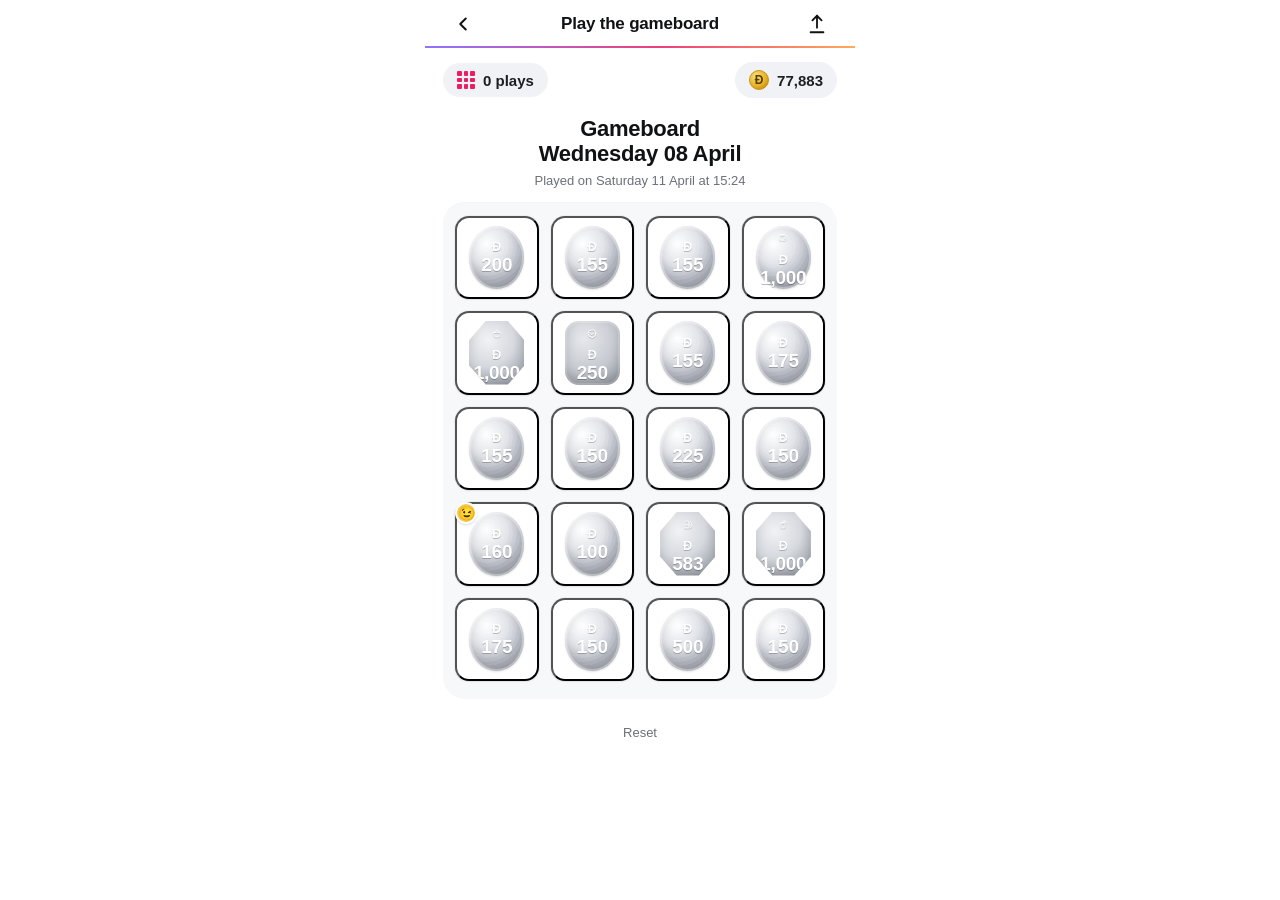
==== index.html @ 91e8f3e1 "Add tile picking surprise app Single-file HTML gameboard that replicates the provided screenshot: he" ====
<!DOCTYPE html>
<html lang="en">
<head>
<meta charset="UTF-8" />
<meta name="viewport" content="width=device-width, initial-scale=1, maximum-scale=1, user-scalable=no, viewport-fit=cover" />
<meta name="apple-mobile-web-app-capable" content="yes" />
<meta name="apple-mobile-web-app-status-bar-style" content="default" />
<meta name="theme-color" content="#ffffff" />
<title>Play the gameboard</title>
<style>
  :root {
    --bg: #ffffff;
    --ink: #111214;
    --muted: #6b7079;
    --line: #e9ebee;
    --pill: #f1f2f5;
    --card: #ffffff;
    --panel: #f7f8fa;
    --gold-1: #f8df6b;
    --gold-2: #e7b324;
    --gold-3: #b07a08;
    --silver-1: #f3f4f6;
    --silver-2: #d6d9de;
    --silver-3: #9ea3ad;
    --silver-4: #7a7f88;
    --accent: #e91e63;
  }

  * { box-sizing: border-box; -webkit-tap-highlight-color: transparent; }
  html, body {
    margin: 0; padding: 0;
    background: var(--bg);
    color: var(--ink);
    font-family: -apple-system, BlinkMacSystemFont, "SF Pro Text", "SF Pro Display", "Helvetica Neue", Arial, sans-serif;
    -webkit-font-smoothing: antialiased;
    overscroll-behavior: none;
  }
  body {
    min-height: 100vh;
    padding-top: env(safe-area-inset-top);
    padding-bottom: env(safe-area-inset-bottom);
  }

  .app {
    max-width: 430px;
    margin: 0 auto;
    padding: 0 18px 24px;
  }

  /* Header */
  .topbar {
    display: flex;
    align-items: center;
    justify-content: space-between;
    height: 48px;
    padding: 0 2px;
    position: relative;
  }
  .icon-btn {
    width: 36px; height: 36px;
    display: grid; place-items: center;
    background: none; border: 0; cursor: pointer;
    color: var(--ink);
  }
  .icon-btn svg { width: 22px; height: 22px; }
  .title {
    font-size: 17px;
    font-weight: 600;
    letter-spacing: -0.2px;
  }
  .topbar::after {
    content: "";
    position: absolute;
    left: -18px; right: -18px; bottom: 0;
    height: 2px;
    background: linear-gradient(90deg, #7b5cff 0%, #e91e63 55%, #ff9a3c 100%);
    opacity: .85;
  }

  /* Stats pills */
  .stats {
    display: flex;
    align-items: center;
    justify-content: space-between;
    margin-top: 14px;
  }
  .pill {
    display: inline-flex;
    align-items: center;
    gap: 8px;
    background: var(--pill);
    border-radius: 999px;
    padding: 8px 14px;
    font-weight: 600;
    font-size: 15px;
    color: #1d1f22;
  }
  .pill .grid-ico {
    width: 18px; height: 18px;
    display: grid; grid-template-columns: repeat(3, 1fr); gap: 2px;
  }
  .pill .grid-ico i {
    display: block;
    background: #e91e63;
    border-radius: 1px;
  }
  .pill .coin-ico {
    width: 20px; height: 20px;
    border-radius: 50%;
    background: radial-gradient(circle at 35% 30%, #f6e27a 0%, #e7b324 55%, #b07a08 100%);
    display: grid; place-items: center;
    color: #5a3b00;
    font-weight: 800;
    font-size: 12px;
    border: 1px solid #c9911c;
  }

  /* Gameboard heading */
  .heading {
    text-align: center;
    margin: 18px 0 6px;
  }
  .heading h1 {
    margin: 0;
    font-size: 22px;
    line-height: 1.15;
    font-weight: 700;
    letter-spacing: -0.3px;
  }
  .heading .played {
    margin-top: 6px;
    font-size: 13px;
    color: var(--muted);
  }

  /* Board panel */
  .board {
    margin-top: 14px;
    background: var(--panel);
    border-radius: 22px;
    padding: 14px 12px 18px;
    box-shadow: 0 1px 0 rgba(0,0,0,0.02) inset;
  }
  .grid {
    display: grid;
    grid-template-columns: repeat(4, 1fr);
    gap: 12px;
  }

  /* Tile card */
  .tile {
    position: relative;
    background: #fff;
    border-radius: 14px;
    aspect-ratio: 1 / 1;
    display: grid;
    place-items: center;
    box-shadow: 0 1px 2px rgba(16,24,40,.06), 0 0 0 1px rgba(16,24,40,.04);
    cursor: pointer;
    transition: transform .15s ease;
    user-select: none;
  }
  .tile:active { transform: scale(.97); }

  /* Coin shapes */
  .coin {
    width: 82%;
    height: 82%;
    display: grid;
    place-items: center;
    position: relative;
    color: #fff;
    font-weight: 800;
    font-size: 18px;
    text-shadow: 0 1px 0 rgba(0,0,0,.25);
  }
  .coin .label {
    display: flex;
    flex-direction: column;
    align-items: center;
    line-height: 1;
    gap: 2px;
  }
  .coin .sym {
    font-size: 13px;
    font-weight: 800;
    opacity: .95;
  }
  .coin .val {
    font-size: 19px;
    font-weight: 800;
    letter-spacing: -0.3px;
  }

  /* Silver circular coin */
  .shape-circle {
    border-radius: 50%;
    background:
      radial-gradient(circle at 32% 28%, #ffffff 0%, #e3e5ea 35%, #b9bdc6 60%, #878c95 100%);
    box-shadow:
      inset 0 0 0 2px rgba(255,255,255,.35),
      inset 0 -6px 12px rgba(0,0,0,.12),
      0 1px 2px rgba(0,0,0,.12);
  }
  /* Subtle "texture" via repeating gradient */
  .shape-circle::before {
    content: "";
    position: absolute; inset: 6%;
    border-radius: 50%;
    background:
      repeating-radial-gradient(circle at 30% 30%, rgba(255,255,255,.05) 0 2px, rgba(0,0,0,.03) 2px 4px);
    mix-blend-mode: overlay;
    opacity: .6;
    pointer-events: none;
  }

  /* Octagon coin */
  .shape-octagon {
    background:
      radial-gradient(circle at 35% 30%, #f1f2f5 0%, #d6d9de 45%, #a4a8b1 80%, #7a7f88 100%);
    clip-path: polygon(
      30% 0%, 70% 0%,
      100% 30%, 100% 70%,
      70% 100%, 30% 100%,
      0% 70%, 0% 30%
    );
    box-shadow: inset 0 -6px 12px rgba(0,0,0,.12);
  }

  /* Rounded square coin (the 250 tile) */
  .shape-square {
    border-radius: 14px;
    background:
      radial-gradient(circle at 35% 28%, #e6e8ec 0%, #c6c9d0 55%, #8f949d 100%);
    box-shadow: inset 0 -6px 12px rgba(0,0,0,.15), inset 0 0 0 2px rgba(255,255,255,.25);
  }

  /* Gold variant */
  .tile.gold .coin.shape-circle {
    background:
      radial-gradient(circle at 32% 28%, #fff7c8 0%, #f4d661 30%, #e0a91e 65%, #9e6a06 100%);
    box-shadow:
      inset 0 0 0 2px rgba(255,255,255,.45),
      inset 0 -6px 12px rgba(80,40,0,.25),
      0 1px 3px rgba(160,100,0,.3);
  }
  .tile.gold {
    box-shadow: 0 0 0 2px #e7b324, 0 2px 8px rgba(231,179,36,.35);
  }

  /* Icon content inside the coin */
  .coin svg.ico {
    width: 36%;
    height: 36%;
    margin-bottom: 1px;
    filter: drop-shadow(0 1px 0 rgba(0,0,0,.2));
  }

  /* Emoji badge */
  .badge-emoji {
    position: absolute;
    top: -2px; left: -2px;
    width: 22px; height: 22px;
    border-radius: 50%;
    background: #f7c948;
    border: 2px solid #fff;
    display: grid; place-items: center;
    font-size: 14px;
    line-height: 1;
    box-shadow: 0 1px 2px rgba(0,0,0,.15);
  }

  /* Surprise overlay */
  .toast {
    position: fixed;
    left: 50%;
    bottom: 32px;
    transform: translateX(-50%) translateY(20px);
    background: #111;
    color: #fff;
    padding: 12px 18px;
    border-radius: 999px;
    font-size: 14px;
    font-weight: 600;
    opacity: 0;
    pointer-events: none;
    transition: opacity .25s ease, transform .25s ease;
    z-index: 20;
    box-shadow: 0 6px 20px rgba(0,0,0,.25);
  }
  .toast.show { opacity: 1; transform: translateX(-50%) translateY(0); }

  /* Reset button (subtle) */
  .reset {
    display: block;
    margin: 18px auto 0;
    background: none;
    border: 0;
    color: var(--muted);
    font-size: 13px;
    padding: 8px 12px;
    cursor: pointer;
  }

  /* Not yet picked tiles stay silver; picked = gold */
  .tile.dim .coin { filter: grayscale(.05) brightness(.98); }

  @media (max-width: 360px) {
    .coin .val { font-size: 17px; }
    .coin .sym { font-size: 12px; }
  }
</style>
</head>
<body>
  <div class="app">
    <!-- Header -->
    <header class="topbar">
      <button class="icon-btn" aria-label="Back">
        <svg viewBox="0 0 24 24" fill="none" stroke="currentColor" stroke-width="2.2" stroke-linecap="round" stroke-linejoin="round"><path d="M15 18l-6-6 6-6"/></svg>
      </button>
      <div class="title">Play the gameboard</div>
      <button class="icon-btn" aria-label="Share">
        <svg viewBox="0 0 24 24" fill="none" stroke="currentColor" stroke-width="2" stroke-linecap="round" stroke-linejoin="round"><path d="M12 3v13"/><path d="M7 8l5-5 5 5"/><path d="M5 21h14"/></svg>
      </button>
    </header>

    <!-- Stats pills -->
    <div class="stats">
      <div class="pill">
        <span class="grid-ico" aria-hidden="true">
          <i></i><i></i><i></i>
          <i></i><i></i><i></i>
          <i></i><i></i><i></i>
        </span>
        <span id="playCount">0 plays</span>
      </div>
      <div class="pill">
        <span class="coin-ico">Đ</span>
        <span id="balance">77,883</span>
      </div>
    </div>

    <!-- Heading -->
    <div class="heading">
      <h1>Gameboard<br/><span id="boardDate">Wednesday 08 April</span></h1>
      <div class="played" id="playedLine">Played on Saturday 11 April at 15:24</div>
    </div>

    <!-- Board -->
    <div class="board">
      <div class="grid" id="grid"></div>
    </div>

    <button class="reset" id="resetBtn">Reset</button>
  </div>

  <div class="toast" id="toast">You won Đ175!</div>

<script>
  // Tile definitions matching the screenshot layout (5 rows x 4 cols)
  const TILES = [
    // Row 1
    { v: 200,  shape: 'circle' },
    { v: 155,  shape: 'circle' },
    { v: 155,  shape: 'circle' },
    { v: 1000, shape: 'circle', icon: 'wallet' },
    // Row 2
    { v: 1000, shape: 'octagon', icon: 'basket' },
    { v: 250,  shape: 'square',  icon: 'chevron' },
    { v: 155,  shape: 'circle' },
    { v: 175,  shape: 'circle' }, // the original "gold" from screenshot
    // Row 3
    { v: 155,  shape: 'circle' },
    { v: 150,  shape: 'circle' },
    { v: 225,  shape: 'circle' },
    { v: 150,  shape: 'circle' },
    // Row 4
    { v: 160,  shape: 'circle', badge: 'wink' },
    { v: 100,  shape: 'circle' },
    { v: 583,  shape: 'octagon', icon: 'fuel' },
    { v: 1000, shape: 'octagon', icon: 'suncream' },
    // Row 5
    { v: 175,  shape: 'circle' },
    { v: 150,  shape: 'circle' },
    { v: 500,  shape: 'circle' },
    { v: 150,  shape: 'circle' },
  ];

  const ICONS = {
    wallet: `<svg class="ico" viewBox="0 0 24 24" fill="none" stroke="currentColor" stroke-width="2" stroke-linecap="round" stroke-linejoin="round"><path d="M3 7h15a2 2 0 0 1 2 2v8a2 2 0 0 1-2 2H5a2 2 0 0 1-2-2V7z"/><path d="M3 7V6a2 2 0 0 1 2-2h11"/><circle cx="16" cy="13" r="1.2"/></svg>`,
    basket: `<svg class="ico" viewBox="0 0 24 24" fill="none" stroke="currentColor" stroke-width="2" stroke-linecap="round" stroke-linejoin="round"><path d="M3 9h18l-2 10a2 2 0 0 1-2 1.6H7a2 2 0 0 1-2-1.6L3 9z"/><path d="M8 9l3-5"/><path d="M16 9l-3-5"/></svg>`,
    chevron: `<svg class="ico" viewBox="0 0 24 24" fill="none" stroke="currentColor" stroke-width="2.4" stroke-linecap="round" stroke-linejoin="round"><circle cx="12" cy="12" r="10"/><path d="M7 10l5 5 5-5"/></svg>`,
    fuel: `<svg class="ico" viewBox="0 0 24 24" fill="none" stroke="currentColor" stroke-width="2" stroke-linecap="round" stroke-linejoin="round"><path d="M4 21V5a2 2 0 0 1 2-2h6a2 2 0 0 1 2 2v16"/><path d="M4 13h10"/><path d="M4 21h10"/><path d="M14 8l3 3v7a2 2 0 0 0 2 2h0a2 2 0 0 0 2-2V9l-3-3"/></svg>`,
    suncream: `<svg class="ico" viewBox="0 0 24 24" fill="none" stroke="currentColor" stroke-width="2" stroke-linecap="round" stroke-linejoin="round"><rect x="7" y="8" width="10" height="13" rx="2"/><path d="M10 8V5h4v3"/><circle cx="17" cy="5" r="1"/><path d="M19 4l.8-.8"/><path d="M19 6h1.2"/><path d="M19 8l.8.8"/><path d="M17 3V1.8"/></svg>`
  };

  const BADGES = {
    wink: '\u{1F609}' // 😉
  };

  const grid = document.getElementById('grid');
  const toast = document.getElementById('toast');
  const playCountEl = document.getElementById('playCount');
  const balanceEl = document.getElementById('balance');
  const playedLineEl = document.getElementById('playedLine');
  const boardDateEl = document.getElementById('boardDate');
  const resetBtn = document.getElementById('resetBtn');

  let picked = false;
  let plays = 0;
  let balance = 77883;

  function fmt(n) { return n.toLocaleString('en-US'); }

  function buildBoard() {
    grid.innerHTML = '';
    TILES.forEach((t, idx) => {
      const tile = document.createElement('button');
      tile.type = 'button';
      tile.className = 'tile';
      tile.dataset.idx = idx;

      const coin = document.createElement('div');
      coin.className = `coin shape-${t.shape}`;

      const inner = t.icon
        ? `${ICONS[t.icon]}<div class="label"><span class="sym">Đ</span><span class="val">${fmt(t.v)}</span></div>`
        : `<div class="label"><span class="sym">Đ</span><span class="val">${fmt(t.v)}</span></div>`;
      coin.innerHTML = inner;

      if (t.badge) {
        const b = document.createElement('div');
        b.className = 'badge-emoji';
        b.textContent = BADGES[t.badge];
        tile.appendChild(b);
      }

      tile.appendChild(coin);
      tile.addEventListener('click', () => pickTile(idx, tile, t));
      grid.appendChild(tile);
    });
  }

  function pickTile(idx, tileEl, data) {
    if (picked) return;
    picked = true;

    // Mark all other tiles as dim
    document.querySelectorAll('.tile').forEach(el => {
      if (el !== tileEl) el.classList.add('dim');
    });

    tileEl.classList.add('gold');

    // Update counters
    plays += 1;
    balance += data.v;
    playCountEl.textContent = `${plays} play${plays === 1 ? '' : 's'}`;
    balanceEl.textContent = fmt(balance);
    updatePlayedLine();

    // Toast
    toast.textContent = `You won Đ${fmt(data.v)}!`;
    toast.classList.add('show');
    setTimeout(() => toast.classList.remove('show'), 2200);

    // Haptic (if supported)
    if (navigator.vibrate) navigator.vibrate(20);
  }

  function updatePlayedLine() {
    const now = new Date();
    const days = ['Sunday','Monday','Tuesday','Wednesday','Thursday','Friday','Saturday'];
    const months = ['January','February','March','April','May','June','July','August','September','October','November','December'];
    const dayName = days[now.getDay()];
    const hh = String(now.getHours()).padStart(2,'0');
    const mm = String(now.getMinutes()).padStart(2,'0');
    playedLineEl.textContent = `Played on ${dayName} ${now.getDate()} ${months[now.getMonth()]} at ${hh}:${mm}`;
  }

  resetBtn.addEventListener('click', () => {
    picked = false;
    document.querySelectorAll('.tile').forEach(el => {
      el.classList.remove('gold', 'dim');
    });
    toast.classList.remove('show');
  });

  buildBoard();
</script>
</body>
</html>
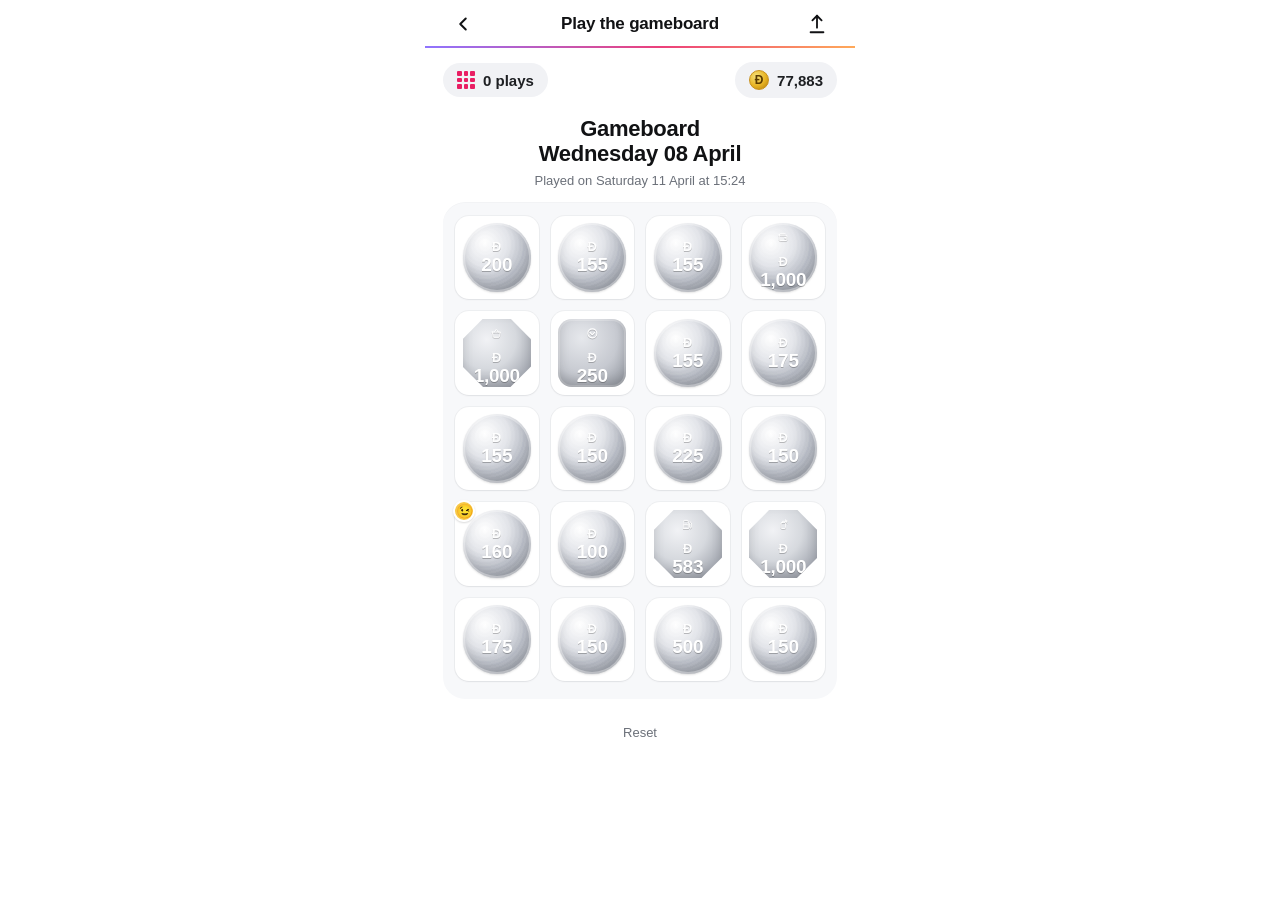
==== commit 280e81d5: "Add Safari compatibility fallbacks for tile layout Older mobile Safari choked on aspect-ratio inside" ====
--- a/index.html
+++ b/index.html
@@ -159,6 +159,21 @@
     cursor: pointer;
     transition: transform .15s ease;
     user-select: none;
+    -webkit-user-select: none;
+    padding: 0;
+    border: 0;
+    font: inherit;
+    color: inherit;
+  }
+  /* aspect-ratio fallback for older Safari */
+  @supports not (aspect-ratio: 1 / 1) {
+    .tile::before {
+      content: "";
+      display: block;
+      padding-top: 100%;
+      grid-area: 1 / 1;
+    }
+    .tile > * { grid-area: 1 / 1; }
   }
   .tile:active { transform: scale(.97); }
 
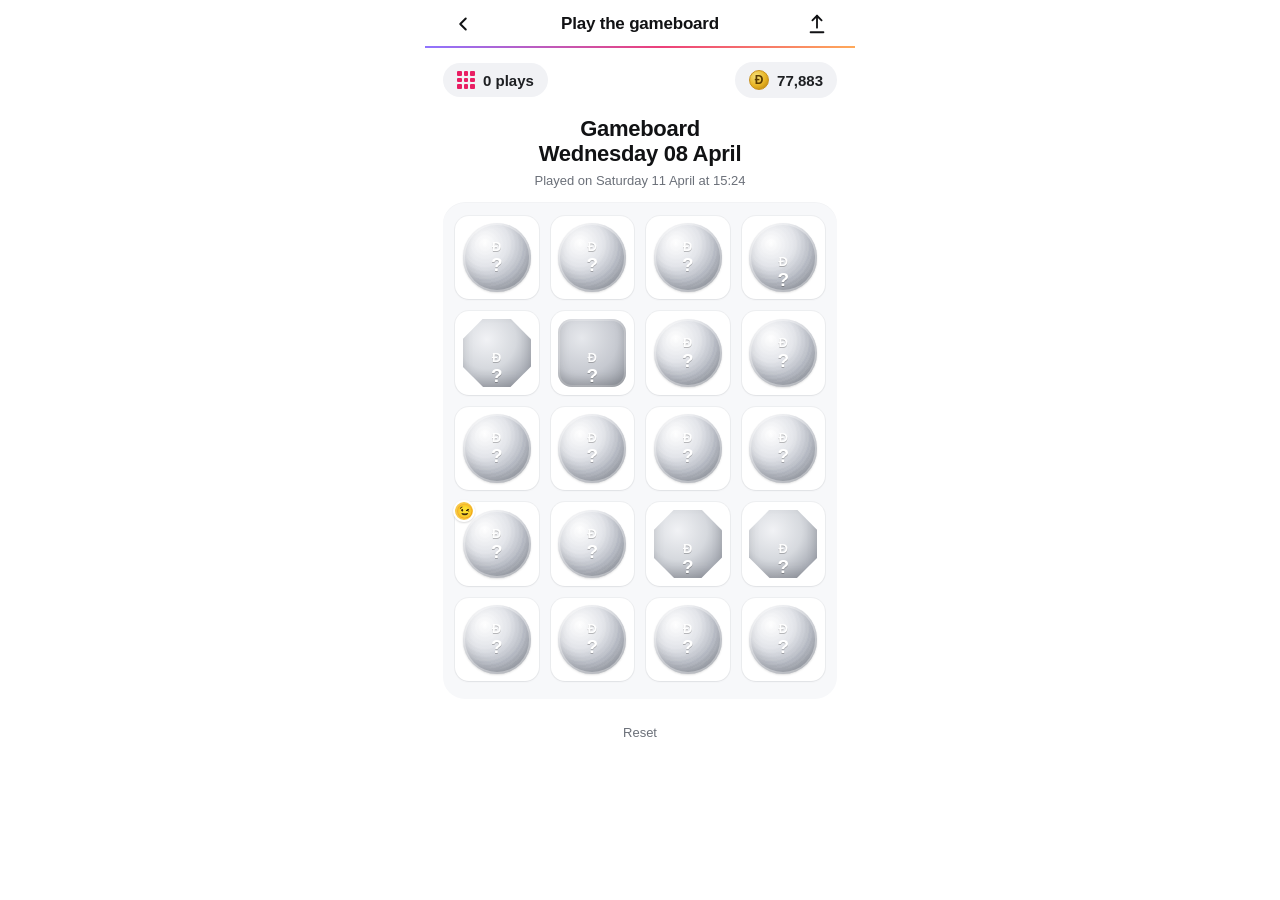
==== commit 5e179c6d: "Mask tile values until picked, add confetti on reveal Tiles now start masked: each value is swapped " ====
--- a/index.html
+++ b/index.html
@@ -207,6 +207,23 @@
     letter-spacing: -0.3px;
   }
 
+  /* Icons hidden while masked; fade in on reveal */
+  .coin svg.ico {
+    opacity: 0;
+    transition: opacity .4s ease .1s;
+  }
+  .tile.revealed .coin svg.ico { opacity: 1; }
+
+  /* Reveal pulse for the value */
+  @keyframes revealPulse {
+    0%   { transform: scale(.35); opacity: 0; }
+    55%  { transform: scale(1.18); opacity: 1; }
+    100% { transform: scale(1);    opacity: 1; }
+  }
+  .tile.revealed .coin .val {
+    animation: revealPulse 520ms cubic-bezier(.2,.9,.3,1.4);
+  }
+
   /* Silver circular coin */
   .shape-circle {
     border-radius: 50%;
@@ -320,6 +337,28 @@
   /* Not yet picked tiles stay silver; picked = gold */
   .tile.dim .coin { filter: grayscale(.05) brightness(.98); }
 
+  /* Confetti burst */
+  .confetti {
+    position: fixed;
+    top: 0; left: 0;
+    width: 9px; height: 14px;
+    border-radius: 2px;
+    pointer-events: none;
+    z-index: 50;
+    will-change: transform, opacity;
+    animation: confetti-fly 1500ms ease-out forwards;
+  }
+  @keyframes confetti-fly {
+    0%   { transform: translate(var(--x), var(--y)) rotate(0deg); opacity: 1; }
+    70%  { opacity: 1; }
+    100% {
+      transform:
+        translate(calc(var(--x) + var(--dx)), calc(var(--y) + var(--dy) + 260px))
+        rotate(var(--rot));
+      opacity: 0;
+    }
+  }
+
   @media (max-width: 360px) {
     .coin .val { font-size: 17px; }
     .coin .sym { font-size: 12px; }
@@ -363,7 +402,37 @@
 
     <!-- Board -->
     <div class="board">
-      <div class="grid" id="grid"></div>
+      <div class="grid" id="grid">
+        <!-- Row 1 -->
+        <button type="button" class="tile" data-v="200"><div class="coin shape-circle"><div class="label"><span class="sym">Đ</span><span class="val">200</span></div></div></button>
+        <button type="button" class="tile" data-v="155"><div class="coin shape-circle"><div class="label"><span class="sym">Đ</span><span class="val">155</span></div></div></button>
+        <button type="button" class="tile" data-v="155"><div class="coin shape-circle"><div class="label"><span class="sym">Đ</span><span class="val">155</span></div></div></button>
+        <button type="button" class="tile" data-v="1000"><div class="coin shape-circle"><svg class="ico" viewBox="0 0 24 24" fill="none" stroke="currentColor" stroke-width="2" stroke-linecap="round" stroke-linejoin="round"><path d="M3 7h15a2 2 0 0 1 2 2v8a2 2 0 0 1-2 2H5a2 2 0 0 1-2-2V7z"/><path d="M3 7V6a2 2 0 0 1 2-2h11"/><circle cx="16" cy="13" r="1.2"/></svg><div class="label"><span class="sym">Đ</span><span class="val">1,000</span></div></div></button>
+
+        <!-- Row 2 -->
+        <button type="button" class="tile" data-v="1000"><div class="coin shape-octagon"><svg class="ico" viewBox="0 0 24 24" fill="none" stroke="currentColor" stroke-width="2" stroke-linecap="round" stroke-linejoin="round"><path d="M3 9h18l-2 10a2 2 0 0 1-2 1.6H7a2 2 0 0 1-2-1.6L3 9z"/><path d="M8 9l3-5"/><path d="M16 9l-3-5"/></svg><div class="label"><span class="sym">Đ</span><span class="val">1,000</span></div></div></button>
+        <button type="button" class="tile" data-v="250"><div class="coin shape-square"><svg class="ico" viewBox="0 0 24 24" fill="none" stroke="currentColor" stroke-width="2.4" stroke-linecap="round" stroke-linejoin="round"><circle cx="12" cy="12" r="10"/><path d="M7 10l5 5 5-5"/></svg><div class="label"><span class="sym">Đ</span><span class="val">250</span></div></div></button>
+        <button type="button" class="tile" data-v="155"><div class="coin shape-circle"><div class="label"><span class="sym">Đ</span><span class="val">155</span></div></div></button>
+        <button type="button" class="tile" data-v="175"><div class="coin shape-circle"><div class="label"><span class="sym">Đ</span><span class="val">175</span></div></div></button>
+
+        <!-- Row 3 -->
+        <button type="button" class="tile" data-v="155"><div class="coin shape-circle"><div class="label"><span class="sym">Đ</span><span class="val">155</span></div></div></button>
+        <button type="button" class="tile" data-v="150"><div class="coin shape-circle"><div class="label"><span class="sym">Đ</span><span class="val">150</span></div></div></button>
+        <button type="button" class="tile" data-v="225"><div class="coin shape-circle"><div class="label"><span class="sym">Đ</span><span class="val">225</span></div></div></button>
+        <button type="button" class="tile" data-v="150"><div class="coin shape-circle"><div class="label"><span class="sym">Đ</span><span class="val">150</span></div></div></button>
+
+        <!-- Row 4 -->
+        <button type="button" class="tile" data-v="160"><div class="badge-emoji">&#128521;</div><div class="coin shape-circle"><div class="label"><span class="sym">Đ</span><span class="val">160</span></div></div></button>
+        <button type="button" class="tile" data-v="100"><div class="coin shape-circle"><div class="label"><span class="sym">Đ</span><span class="val">100</span></div></div></button>
+        <button type="button" class="tile" data-v="583"><div class="coin shape-octagon"><svg class="ico" viewBox="0 0 24 24" fill="none" stroke="currentColor" stroke-width="2" stroke-linecap="round" stroke-linejoin="round"><path d="M4 21V5a2 2 0 0 1 2-2h6a2 2 0 0 1 2 2v16"/><path d="M4 13h10"/><path d="M4 21h10"/><path d="M14 8l3 3v7a2 2 0 0 0 2 2h0a2 2 0 0 0 2-2V9l-3-3"/></svg><div class="label"><span class="sym">Đ</span><span class="val">583</span></div></div></button>
+        <button type="button" class="tile" data-v="1000"><div class="coin shape-octagon"><svg class="ico" viewBox="0 0 24 24" fill="none" stroke="currentColor" stroke-width="2" stroke-linecap="round" stroke-linejoin="round"><rect x="7" y="8" width="10" height="13" rx="2"/><path d="M10 8V5h4v3"/><circle cx="17" cy="5" r="1"/><path d="M19 4l.8-.8"/><path d="M19 6h1.2"/><path d="M19 8l.8.8"/><path d="M17 3V1.8"/></svg><div class="label"><span class="sym">Đ</span><span class="val">1,000</span></div></div></button>
+
+        <!-- Row 5 -->
+        <button type="button" class="tile" data-v="175"><div class="coin shape-circle"><div class="label"><span class="sym">Đ</span><span class="val">175</span></div></div></button>
+        <button type="button" class="tile" data-v="150"><div class="coin shape-circle"><div class="label"><span class="sym">Đ</span><span class="val">150</span></div></div></button>
+        <button type="button" class="tile" data-v="500"><div class="coin shape-circle"><div class="label"><span class="sym">Đ</span><span class="val">500</span></div></div></button>
+        <button type="button" class="tile" data-v="150"><div class="coin shape-circle"><div class="label"><span class="sym">Đ</span><span class="val">150</span></div></div></button>
+      </div>
     </div>
 
     <button class="reset" id="resetBtn">Reset</button>
@@ -372,136 +441,111 @@
   <div class="toast" id="toast">You won Đ175!</div>
 
 <script>
-  // Tile definitions matching the screenshot layout (5 rows x 4 cols)
-  const TILES = [
-    // Row 1
-    { v: 200,  shape: 'circle' },
-    { v: 155,  shape: 'circle' },
-    { v: 155,  shape: 'circle' },
-    { v: 1000, shape: 'circle', icon: 'wallet' },
-    // Row 2
-    { v: 1000, shape: 'octagon', icon: 'basket' },
-    { v: 250,  shape: 'square',  icon: 'chevron' },
-    { v: 155,  shape: 'circle' },
-    { v: 175,  shape: 'circle' }, // the original "gold" from screenshot
-    // Row 3
-    { v: 155,  shape: 'circle' },
-    { v: 150,  shape: 'circle' },
-    { v: 225,  shape: 'circle' },
-    { v: 150,  shape: 'circle' },
-    // Row 4
-    { v: 160,  shape: 'circle', badge: 'wink' },
-    { v: 100,  shape: 'circle' },
-    { v: 583,  shape: 'octagon', icon: 'fuel' },
-    { v: 1000, shape: 'octagon', icon: 'suncream' },
-    // Row 5
-    { v: 175,  shape: 'circle' },
-    { v: 150,  shape: 'circle' },
-    { v: 500,  shape: 'circle' },
-    { v: 150,  shape: 'circle' },
-  ];
-
-  const ICONS = {
-    wallet: `<svg class="ico" viewBox="0 0 24 24" fill="none" stroke="currentColor" stroke-width="2" stroke-linecap="round" stroke-linejoin="round"><path d="M3 7h15a2 2 0 0 1 2 2v8a2 2 0 0 1-2 2H5a2 2 0 0 1-2-2V7z"/><path d="M3 7V6a2 2 0 0 1 2-2h11"/><circle cx="16" cy="13" r="1.2"/></svg>`,
-    basket: `<svg class="ico" viewBox="0 0 24 24" fill="none" stroke="currentColor" stroke-width="2" stroke-linecap="round" stroke-linejoin="round"><path d="M3 9h18l-2 10a2 2 0 0 1-2 1.6H7a2 2 0 0 1-2-1.6L3 9z"/><path d="M8 9l3-5"/><path d="M16 9l-3-5"/></svg>`,
-    chevron: `<svg class="ico" viewBox="0 0 24 24" fill="none" stroke="currentColor" stroke-width="2.4" stroke-linecap="round" stroke-linejoin="round"><circle cx="12" cy="12" r="10"/><path d="M7 10l5 5 5-5"/></svg>`,
-    fuel: `<svg class="ico" viewBox="0 0 24 24" fill="none" stroke="currentColor" stroke-width="2" stroke-linecap="round" stroke-linejoin="round"><path d="M4 21V5a2 2 0 0 1 2-2h6a2 2 0 0 1 2 2v16"/><path d="M4 13h10"/><path d="M4 21h10"/><path d="M14 8l3 3v7a2 2 0 0 0 2 2h0a2 2 0 0 0 2-2V9l-3-3"/></svg>`,
-    suncream: `<svg class="ico" viewBox="0 0 24 24" fill="none" stroke="currentColor" stroke-width="2" stroke-linecap="round" stroke-linejoin="round"><rect x="7" y="8" width="10" height="13" rx="2"/><path d="M10 8V5h4v3"/><circle cx="17" cy="5" r="1"/><path d="M19 4l.8-.8"/><path d="M19 6h1.2"/><path d="M19 8l.8.8"/><path d="M17 3V1.8"/></svg>`
-  };
-
-  const BADGES = {
-    wink: '\u{1F609}' // 😉
-  };
-
-  const grid = document.getElementById('grid');
-  const toast = document.getElementById('toast');
-  const playCountEl = document.getElementById('playCount');
-  const balanceEl = document.getElementById('balance');
-  const playedLineEl = document.getElementById('playedLine');
-  const boardDateEl = document.getElementById('boardDate');
-  const resetBtn = document.getElementById('resetBtn');
-
-  let picked = false;
-  let plays = 0;
-  let balance = 77883;
-
-  function fmt(n) { return n.toLocaleString('en-US'); }
-
-  function buildBoard() {
-    grid.innerHTML = '';
-    TILES.forEach((t, idx) => {
-      const tile = document.createElement('button');
-      tile.type = 'button';
-      tile.className = 'tile';
-      tile.dataset.idx = idx;
-
-      const coin = document.createElement('div');
-      coin.className = `coin shape-${t.shape}`;
-
-      const inner = t.icon
-        ? `${ICONS[t.icon]}<div class="label"><span class="sym">Đ</span><span class="val">${fmt(t.v)}</span></div>`
-        : `<div class="label"><span class="sym">Đ</span><span class="val">${fmt(t.v)}</span></div>`;
-      coin.innerHTML = inner;
-
-      if (t.badge) {
-        const b = document.createElement('div');
-        b.className = 'badge-emoji';
-        b.textContent = BADGES[t.badge];
-        tile.appendChild(b);
+  (function () {
+    var toast = document.getElementById('toast');
+    var playCountEl = document.getElementById('playCount');
+    var balanceEl = document.getElementById('balance');
+    var playedLineEl = document.getElementById('playedLine');
+    var resetBtn = document.getElementById('resetBtn');
+    var tiles = document.querySelectorAll('.tile');
+
+    var picked = false;
+    var plays = 0;
+    var balance = 77883;
+
+    function fmt(n) { return n.toLocaleString('en-US'); }
+
+    // Mask every tile: stash the real value in data-v and replace the
+    // displayed number with "?" so the prize is hidden until the tile
+    // is picked.
+    tiles.forEach(function (el) {
+      var val = el.querySelector('.val');
+      if (!val) return;
+      if (!el.hasAttribute('data-v')) {
+        el.setAttribute('data-v', val.textContent.replace(/,/g, ''));
       }
-
-      tile.appendChild(coin);
-      tile.addEventListener('click', () => pickTile(idx, tile, t));
-      grid.appendChild(tile);
+      val.textContent = '?';
     });
-  }
-
-  function pickTile(idx, tileEl, data) {
-    if (picked) return;
-    picked = true;
-
-    // Mark all other tiles as dim
-    document.querySelectorAll('.tile').forEach(el => {
-      if (el !== tileEl) el.classList.add('dim');
+
+    function updatePlayedLine() {
+      var now = new Date();
+      var days = ['Sunday','Monday','Tuesday','Wednesday','Thursday','Friday','Saturday'];
+      var months = ['January','February','March','April','May','June','July','August','September','October','November','December'];
+      var hh = String(now.getHours()).padStart(2,'0');
+      var mm = String(now.getMinutes()).padStart(2,'0');
+      playedLineEl.textContent = 'Played on ' + days[now.getDay()] + ' ' + now.getDate() + ' ' + months[now.getMonth()] + ' at ' + hh + ':' + mm;
+    }
+
+    var CONFETTI_COLORS = ['#ff4d6d','#ffa62b','#ffd23f','#2ec4b6','#3a86ff','#b5179e','#8ac926'];
+    function fireConfetti(originEl) {
+      var rect = originEl.getBoundingClientRect();
+      var cx = rect.left + rect.width / 2;
+      var cy = rect.top + rect.height / 2;
+      var count = 48;
+      for (var i = 0; i < count; i++) {
+        var p = document.createElement('div');
+        p.className = 'confetti';
+        var angle = (Math.PI * 2 * i) / count + Math.random() * 0.4;
+        var speed = 90 + Math.random() * 180;
+        var dx = Math.cos(angle) * speed;
+        var dy = Math.sin(angle) * speed - 80; // bias upward
+        p.style.setProperty('--x', cx + 'px');
+        p.style.setProperty('--y', cy + 'px');
+        p.style.setProperty('--dx', dx + 'px');
+        p.style.setProperty('--dy', dy + 'px');
+        p.style.setProperty('--rot', (Math.random() * 900 - 450) + 'deg');
+        p.style.background = CONFETTI_COLORS[i % CONFETTI_COLORS.length];
+        p.style.animationDelay = (Math.random() * 60) + 'ms';
+        document.body.appendChild(p);
+        (function (node) {
+          setTimeout(function () { if (node.parentNode) node.parentNode.removeChild(node); }, 1800);
+        })(p);
+      }
+    }
+
+    function pickTile(tileEl) {
+      if (picked) return;
+      picked = true;
+      var value = parseInt(tileEl.getAttribute('data-v'), 10) || 0;
+
+      // Reveal the real value on the picked tile.
+      var val = tileEl.querySelector('.val');
+      if (val) val.textContent = fmt(value);
+
+      tiles.forEach(function (el) {
+        if (el !== tileEl) el.classList.add('dim');
+      });
+      tileEl.classList.add('revealed', 'gold');
+
+      fireConfetti(tileEl);
+
+      plays += 1;
+      balance += value;
+      playCountEl.textContent = plays + (plays === 1 ? ' play' : ' plays');
+      balanceEl.textContent = fmt(balance);
+      updatePlayedLine();
+
+      toast.textContent = 'You won \u0110' + fmt(value) + '!';
+      toast.classList.add('show');
+      setTimeout(function () { toast.classList.remove('show'); }, 2400);
+
+      if (navigator.vibrate) navigator.vibrate([15, 40, 15]);
+    }
+
+    tiles.forEach(function (el) {
+      el.addEventListener('click', function () { pickTile(el); });
     });
 
-    tileEl.classList.add('gold');
-
-    // Update counters
-    plays += 1;
-    balance += data.v;
-    playCountEl.textContent = `${plays} play${plays === 1 ? '' : 's'}`;
-    balanceEl.textContent = fmt(balance);
-    updatePlayedLine();
-
-    // Toast
-    toast.textContent = `You won Đ${fmt(data.v)}!`;
-    toast.classList.add('show');
-    setTimeout(() => toast.classList.remove('show'), 2200);
-
-    // Haptic (if supported)
-    if (navigator.vibrate) navigator.vibrate(20);
-  }
-
-  function updatePlayedLine() {
-    const now = new Date();
-    const days = ['Sunday','Monday','Tuesday','Wednesday','Thursday','Friday','Saturday'];
-    const months = ['January','February','March','April','May','June','July','August','September','October','November','December'];
-    const dayName = days[now.getDay()];
-    const hh = String(now.getHours()).padStart(2,'0');
-    const mm = String(now.getMinutes()).padStart(2,'0');
-    playedLineEl.textContent = `Played on ${dayName} ${now.getDate()} ${months[now.getMonth()]} at ${hh}:${mm}`;
-  }
-
-  resetBtn.addEventListener('click', () => {
-    picked = false;
-    document.querySelectorAll('.tile').forEach(el => {
-      el.classList.remove('gold', 'dim');
+    resetBtn.addEventListener('click', function () {
+      picked = false;
+      tiles.forEach(function (el) {
+        el.classList.remove('gold', 'dim', 'revealed');
+        var val = el.querySelector('.val');
+        if (val) val.textContent = '?';
+      });
+      toast.classList.remove('show');
     });
-    toast.classList.remove('show');
-  });
-
-  buildBoard();
+  })();
 </script>
 </body>
 </html>
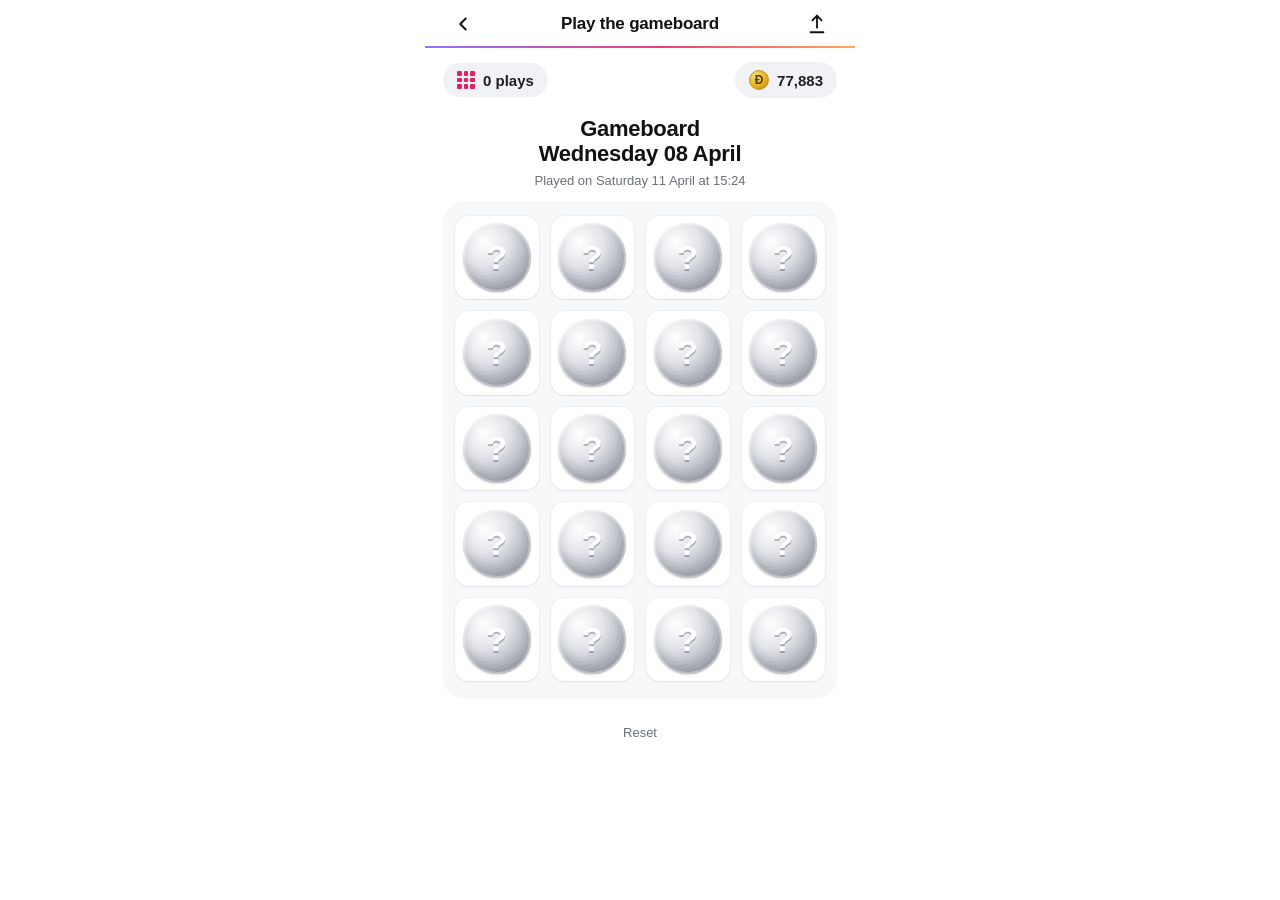
==== commit a87dc0a9: "Uniform tiles, reveal-all on pick, shuffle on reset - Centered "?" mark on every tile via .coin::aft" ====
--- a/index.html
+++ b/index.html
@@ -207,20 +207,36 @@
     letter-spacing: -0.3px;
   }
 
-  /* Icons hidden while masked; fade in on reveal */
-  .coin svg.ico {
+  /* Masked state: big centered "?" in every tile. The label (Đ + value)
+     is hidden until the tile's parent gets .revealed. */
+  .coin .label {
     opacity: 0;
-    transition: opacity .4s ease .1s;
-  }
-  .tile.revealed .coin svg.ico { opacity: 1; }
-
-  /* Reveal pulse for the value */
+    transition: opacity .25s ease;
+  }
+  .coin::after {
+    content: "?";
+    position: absolute;
+    inset: 0;
+    display: grid;
+    place-items: center;
+    font-size: 34px;
+    font-weight: 800;
+    color: #ffffff;
+    text-shadow: 0 2px 0 rgba(0,0,0,.25);
+    transition: opacity .25s ease;
+    z-index: 2;
+    pointer-events: none;
+  }
+  .tile.revealed .coin::after { opacity: 0; }
+  .tile.revealed .coin .label { opacity: 1; }
+
+  /* Reveal pulse for the label when a tile flips */
   @keyframes revealPulse {
-    0%   { transform: scale(.35); opacity: 0; }
+    0%   { transform: scale(.4);  opacity: 0; }
     55%  { transform: scale(1.18); opacity: 1; }
     100% { transform: scale(1);    opacity: 1; }
   }
-  .tile.revealed .coin .val {
+  .tile.revealed .coin .label {
     animation: revealPulse 520ms cubic-bezier(.2,.9,.3,1.4);
   }
 
@@ -403,31 +419,26 @@
     <!-- Board -->
     <div class="board">
       <div class="grid" id="grid">
-        <!-- Row 1 -->
         <button type="button" class="tile" data-v="200"><div class="coin shape-circle"><div class="label"><span class="sym">Đ</span><span class="val">200</span></div></div></button>
         <button type="button" class="tile" data-v="155"><div class="coin shape-circle"><div class="label"><span class="sym">Đ</span><span class="val">155</span></div></div></button>
         <button type="button" class="tile" data-v="155"><div class="coin shape-circle"><div class="label"><span class="sym">Đ</span><span class="val">155</span></div></div></button>
-        <button type="button" class="tile" data-v="1000"><div class="coin shape-circle"><svg class="ico" viewBox="0 0 24 24" fill="none" stroke="currentColor" stroke-width="2" stroke-linecap="round" stroke-linejoin="round"><path d="M3 7h15a2 2 0 0 1 2 2v8a2 2 0 0 1-2 2H5a2 2 0 0 1-2-2V7z"/><path d="M3 7V6a2 2 0 0 1 2-2h11"/><circle cx="16" cy="13" r="1.2"/></svg><div class="label"><span class="sym">Đ</span><span class="val">1,000</span></div></div></button>
-
-        <!-- Row 2 -->
-        <button type="button" class="tile" data-v="1000"><div class="coin shape-octagon"><svg class="ico" viewBox="0 0 24 24" fill="none" stroke="currentColor" stroke-width="2" stroke-linecap="round" stroke-linejoin="round"><path d="M3 9h18l-2 10a2 2 0 0 1-2 1.6H7a2 2 0 0 1-2-1.6L3 9z"/><path d="M8 9l3-5"/><path d="M16 9l-3-5"/></svg><div class="label"><span class="sym">Đ</span><span class="val">1,000</span></div></div></button>
-        <button type="button" class="tile" data-v="250"><div class="coin shape-square"><svg class="ico" viewBox="0 0 24 24" fill="none" stroke="currentColor" stroke-width="2.4" stroke-linecap="round" stroke-linejoin="round"><circle cx="12" cy="12" r="10"/><path d="M7 10l5 5 5-5"/></svg><div class="label"><span class="sym">Đ</span><span class="val">250</span></div></div></button>
+        <button type="button" class="tile" data-v="1000"><div class="coin shape-circle"><div class="label"><span class="sym">Đ</span><span class="val">1,000</span></div></div></button>
+
+        <button type="button" class="tile" data-v="1000"><div class="coin shape-circle"><div class="label"><span class="sym">Đ</span><span class="val">1,000</span></div></div></button>
+        <button type="button" class="tile" data-v="250"><div class="coin shape-circle"><div class="label"><span class="sym">Đ</span><span class="val">250</span></div></div></button>
         <button type="button" class="tile" data-v="155"><div class="coin shape-circle"><div class="label"><span class="sym">Đ</span><span class="val">155</span></div></div></button>
         <button type="button" class="tile" data-v="175"><div class="coin shape-circle"><div class="label"><span class="sym">Đ</span><span class="val">175</span></div></div></button>
 
-        <!-- Row 3 -->
         <button type="button" class="tile" data-v="155"><div class="coin shape-circle"><div class="label"><span class="sym">Đ</span><span class="val">155</span></div></div></button>
         <button type="button" class="tile" data-v="150"><div class="coin shape-circle"><div class="label"><span class="sym">Đ</span><span class="val">150</span></div></div></button>
         <button type="button" class="tile" data-v="225"><div class="coin shape-circle"><div class="label"><span class="sym">Đ</span><span class="val">225</span></div></div></button>
         <button type="button" class="tile" data-v="150"><div class="coin shape-circle"><div class="label"><span class="sym">Đ</span><span class="val">150</span></div></div></button>
 
-        <!-- Row 4 -->
-        <button type="button" class="tile" data-v="160"><div class="badge-emoji">&#128521;</div><div class="coin shape-circle"><div class="label"><span class="sym">Đ</span><span class="val">160</span></div></div></button>
+        <button type="button" class="tile" data-v="160"><div class="coin shape-circle"><div class="label"><span class="sym">Đ</span><span class="val">160</span></div></div></button>
         <button type="button" class="tile" data-v="100"><div class="coin shape-circle"><div class="label"><span class="sym">Đ</span><span class="val">100</span></div></div></button>
-        <button type="button" class="tile" data-v="583"><div class="coin shape-octagon"><svg class="ico" viewBox="0 0 24 24" fill="none" stroke="currentColor" stroke-width="2" stroke-linecap="round" stroke-linejoin="round"><path d="M4 21V5a2 2 0 0 1 2-2h6a2 2 0 0 1 2 2v16"/><path d="M4 13h10"/><path d="M4 21h10"/><path d="M14 8l3 3v7a2 2 0 0 0 2 2h0a2 2 0 0 0 2-2V9l-3-3"/></svg><div class="label"><span class="sym">Đ</span><span class="val">583</span></div></div></button>
-        <button type="button" class="tile" data-v="1000"><div class="coin shape-octagon"><svg class="ico" viewBox="0 0 24 24" fill="none" stroke="currentColor" stroke-width="2" stroke-linecap="round" stroke-linejoin="round"><rect x="7" y="8" width="10" height="13" rx="2"/><path d="M10 8V5h4v3"/><circle cx="17" cy="5" r="1"/><path d="M19 4l.8-.8"/><path d="M19 6h1.2"/><path d="M19 8l.8.8"/><path d="M17 3V1.8"/></svg><div class="label"><span class="sym">Đ</span><span class="val">1,000</span></div></div></button>
-
-        <!-- Row 5 -->
+        <button type="button" class="tile" data-v="583"><div class="coin shape-circle"><div class="label"><span class="sym">Đ</span><span class="val">583</span></div></div></button>
+        <button type="button" class="tile" data-v="1000"><div class="coin shape-circle"><div class="label"><span class="sym">Đ</span><span class="val">1,000</span></div></div></button>
+
         <button type="button" class="tile" data-v="175"><div class="coin shape-circle"><div class="label"><span class="sym">Đ</span><span class="val">175</span></div></div></button>
         <button type="button" class="tile" data-v="150"><div class="coin shape-circle"><div class="label"><span class="sym">Đ</span><span class="val">150</span></div></div></button>
         <button type="button" class="tile" data-v="500"><div class="coin shape-circle"><div class="label"><span class="sym">Đ</span><span class="val">500</span></div></div></button>
@@ -455,17 +466,33 @@
 
     function fmt(n) { return n.toLocaleString('en-US'); }
 
-    // Mask every tile: stash the real value in data-v and replace the
-    // displayed number with "?" so the prize is hidden until the tile
-    // is picked.
-    tiles.forEach(function (el) {
-      var val = el.querySelector('.val');
-      if (!val) return;
-      if (!el.hasAttribute('data-v')) {
-        el.setAttribute('data-v', val.textContent.replace(/,/g, ''));
+    // Pool of prize values; same count and distribution as the original
+    // board. Shuffled on every reset so each round is a new surprise.
+    var VALUES = [
+      200, 155, 155, 1000,
+      1000, 250, 155, 175,
+      155, 150, 225, 150,
+      160, 100, 583, 1000,
+      175, 150, 500, 150
+    ];
+
+    function shuffle(arr) {
+      var a = arr.slice();
+      for (var i = a.length - 1; i > 0; i--) {
+        var j = Math.floor(Math.random() * (i + 1));
+        var tmp = a[i]; a[i] = a[j]; a[j] = tmp;
       }
-      val.textContent = '?';
-    });
+      return a;
+    }
+
+    function applyValues(values) {
+      tiles.forEach(function (el, i) {
+        var v = values[i];
+        el.setAttribute('data-v', v);
+        var val = el.querySelector('.val');
+        if (val) val.textContent = fmt(v);
+      });
+    }
 
     function updatePlayedLine() {
       var now = new Date();
@@ -508,14 +535,9 @@
       picked = true;
       var value = parseInt(tileEl.getAttribute('data-v'), 10) || 0;
 
-      // Reveal the real value on the picked tile.
-      var val = tileEl.querySelector('.val');
-      if (val) val.textContent = fmt(value);
-
-      tiles.forEach(function (el) {
-        if (el !== tileEl) el.classList.add('dim');
-      });
-      tileEl.classList.add('revealed', 'gold');
+      // Reveal every tile; mark the picked one gold.
+      tiles.forEach(function (el) { el.classList.add('revealed'); });
+      tileEl.classList.add('gold');
 
       fireConfetti(tileEl);
 
@@ -539,10 +561,10 @@
     resetBtn.addEventListener('click', function () {
       picked = false;
       tiles.forEach(function (el) {
-        el.classList.remove('gold', 'dim', 'revealed');
-        var val = el.querySelector('.val');
-        if (val) val.textContent = '?';
+        el.classList.remove('gold', 'revealed');
       });
+      // Randomise the prize layout for the next round.
+      applyValues(shuffle(VALUES));
       toast.classList.remove('show');
     });
   })();
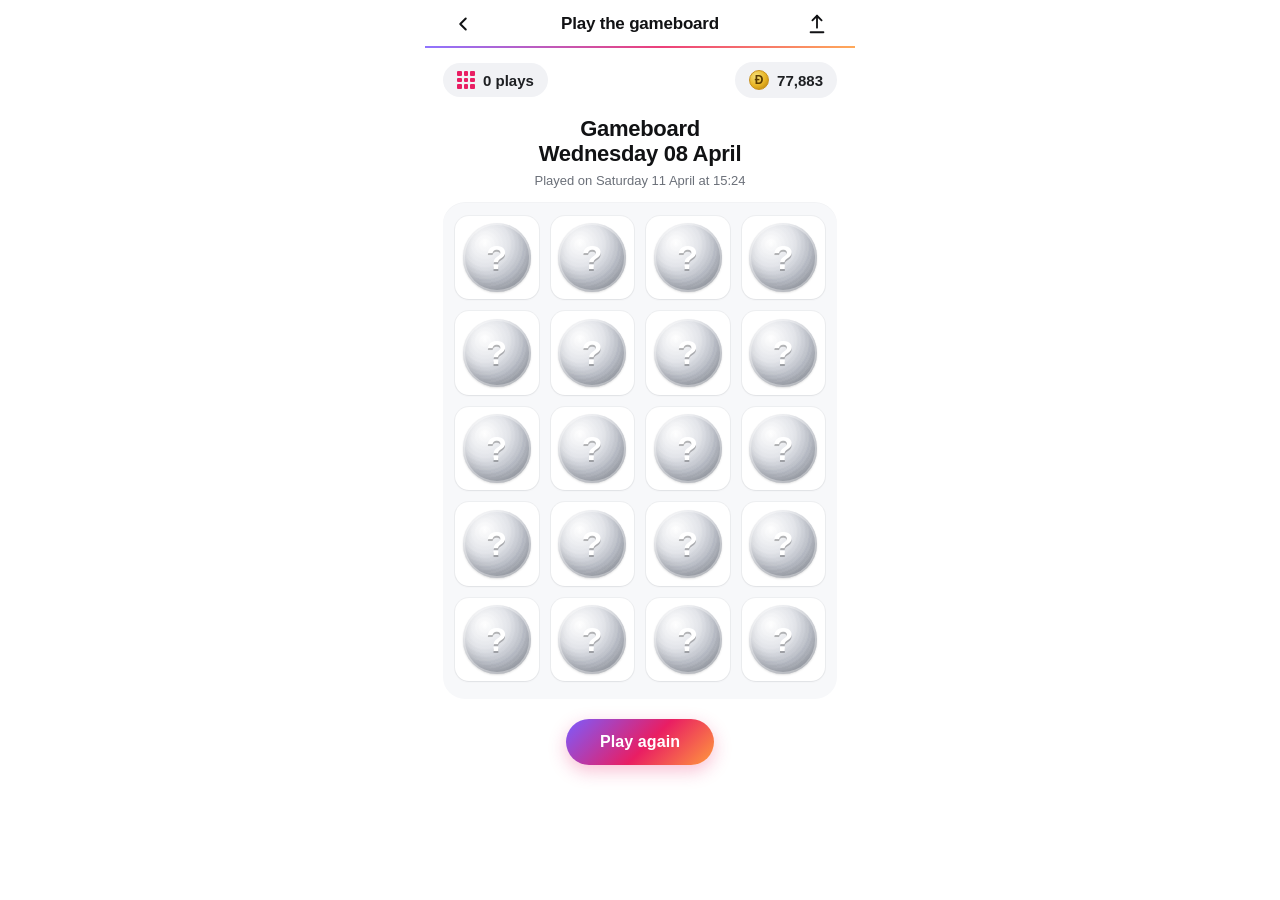
==== commit e4c0fafe: "Rename Reset to Play again with gradient CTA styling Swaps the subtle muted "Reset" link for a promi" ====
--- a/index.html
+++ b/index.html
@@ -338,16 +338,25 @@
   }
   .toast.show { opacity: 1; transform: translateX(-50%) translateY(0); }
 
-  /* Reset button (subtle) */
-  .reset {
+  /* Play again button */
+  .play-again {
     display: block;
-    margin: 18px auto 0;
-    background: none;
+    margin: 20px auto 0;
+    background: linear-gradient(135deg, #7b5cff 0%, #e91e63 55%, #ff9a3c 100%);
+    color: #fff;
     border: 0;
-    color: var(--muted);
-    font-size: 13px;
-    padding: 8px 12px;
+    font-size: 16px;
+    font-weight: 700;
+    letter-spacing: .1px;
+    padding: 14px 34px;
+    border-radius: 999px;
     cursor: pointer;
+    box-shadow: 0 6px 18px rgba(233, 30, 99, .28);
+    transition: transform .15s ease, box-shadow .15s ease, opacity .15s ease;
+  }
+  .play-again:active {
+    transform: scale(.97);
+    box-shadow: 0 3px 10px rgba(233, 30, 99, .25);
   }
 
   /* Not yet picked tiles stay silver; picked = gold */
@@ -446,7 +455,7 @@
       </div>
     </div>
 
-    <button class="reset" id="resetBtn">Reset</button>
+    <button class="play-again" id="resetBtn">Play again</button>
   </div>
 
   <div class="toast" id="toast">You won Đ175!</div>
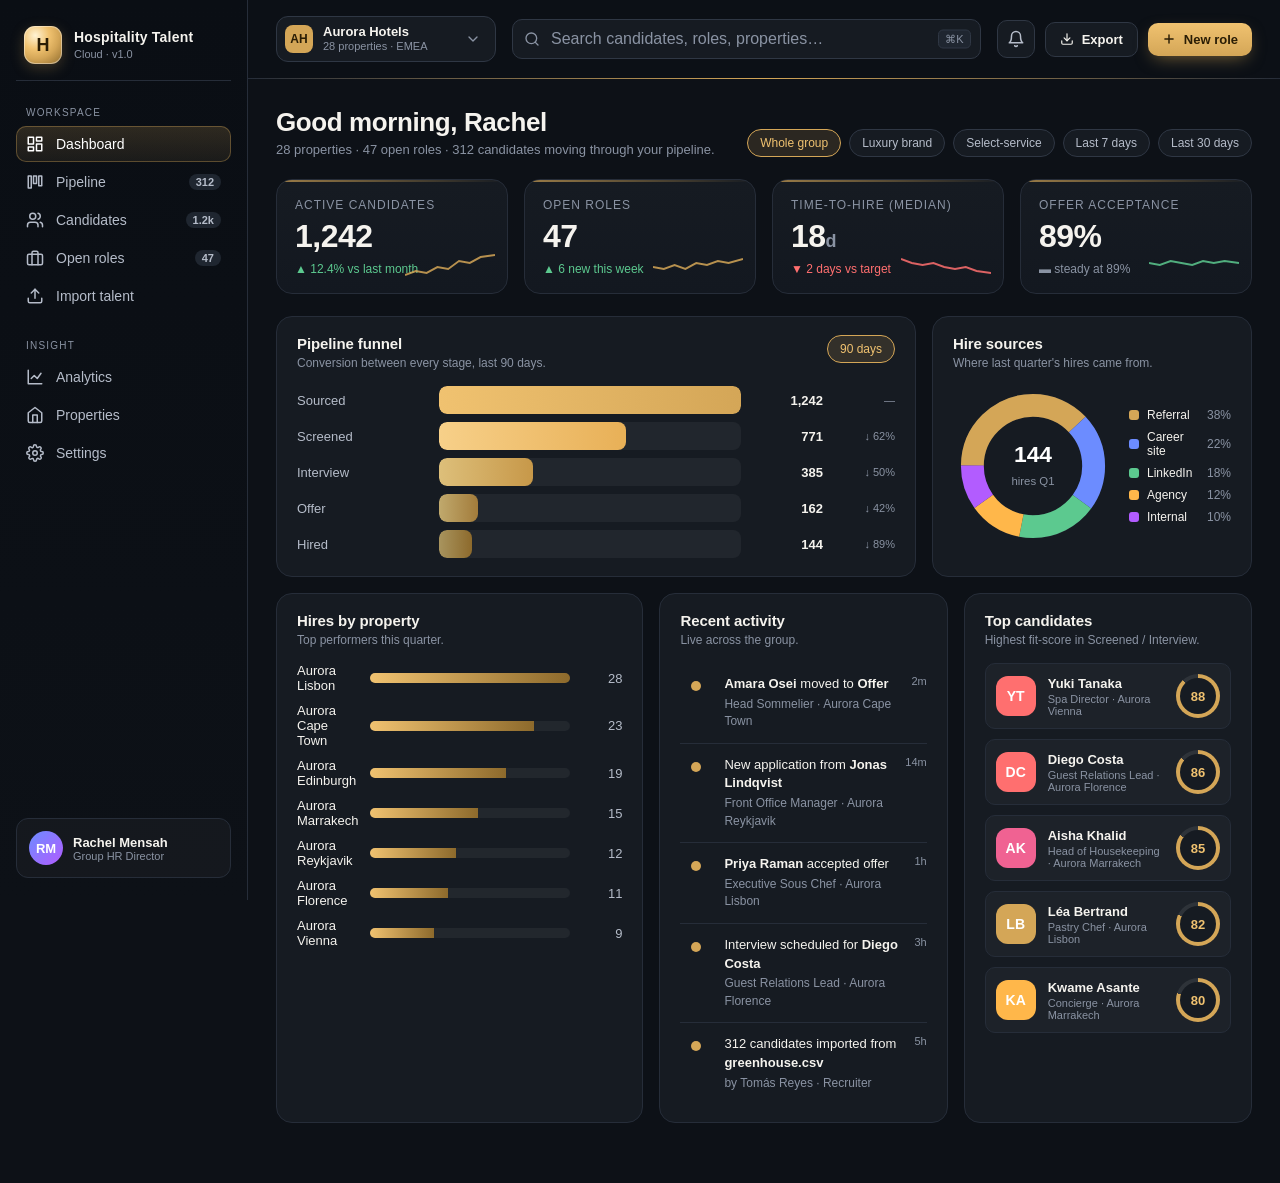
==== commit 04380a04: "Hospitality Talent Cloud — recruitment portal spec & prototype Adds a multi-tenant recruitment porta" ====
--- a/index.html
+++ b/index.html
@@ -2,581 +2,1504 @@
 <html lang="en">
 <head>
 <meta charset="UTF-8" />
-<meta name="viewport" content="width=device-width, initial-scale=1, maximum-scale=1, user-scalable=no, viewport-fit=cover" />
-<meta name="apple-mobile-web-app-capable" content="yes" />
-<meta name="apple-mobile-web-app-status-bar-style" content="default" />
-<meta name="theme-color" content="#ffffff" />
-<title>Play the gameboard</title>
+<meta name="viewport" content="width=device-width, initial-scale=1" />
+<meta name="theme-color" content="#0d1117" />
+<title>Hospitality Talent Cloud — recruitment portal for hotel groups</title>
+<meta name="description" content="A bold, multi-tenant recruitment portal for hotel groups. One pipeline for every property." />
 <style>
   :root {
-    --bg: #ffffff;
-    --ink: #111214;
-    --muted: #6b7079;
-    --line: #e9ebee;
-    --pill: #f1f2f5;
-    --card: #ffffff;
-    --panel: #f7f8fa;
-    --gold-1: #f8df6b;
-    --gold-2: #e7b324;
-    --gold-3: #b07a08;
-    --silver-1: #f3f4f6;
-    --silver-2: #d6d9de;
-    --silver-3: #9ea3ad;
-    --silver-4: #7a7f88;
-    --accent: #e91e63;
-  }
-
-  * { box-sizing: border-box; -webkit-tap-highlight-color: transparent; }
+    --ink: #0d1117;
+    --ink-2: #161b22;
+    --ink-3: #1f2630;
+    --line: #262d39;
+    --line-2: #2f3744;
+    --muted: #8a93a3;
+    --muted-2: #b5bcc9;
+    --paper: #f5f3ee;
+    --paper-2: #ffffff;
+    --gold: #d4a657;
+    --gold-2: #f0c270;
+    --gold-3: #8d6a2c;
+    --accent: #6c8cff;
+    --good: #5cc98f;
+    --warn: #ffb74a;
+    --bad: #ff6f6f;
+    --shadow-lg: 0 30px 60px -20px rgba(0,0,0,.55), 0 18px 35px -25px rgba(0,0,0,.4);
+    --radius: 16px;
+    --radius-sm: 10px;
+    --radius-xs: 8px;
+  }
+
+  * { box-sizing: border-box; }
   html, body {
     margin: 0; padding: 0;
-    background: var(--bg);
-    color: var(--ink);
-    font-family: -apple-system, BlinkMacSystemFont, "SF Pro Text", "SF Pro Display", "Helvetica Neue", Arial, sans-serif;
+    background: var(--ink);
+    color: var(--paper);
+    font-family: "Inter", -apple-system, BlinkMacSystemFont, "Segoe UI", Helvetica, Arial, sans-serif;
     -webkit-font-smoothing: antialiased;
-    overscroll-behavior: none;
-  }
-  body {
+    font-feature-settings: "ss01","cv11";
     min-height: 100vh;
-    padding-top: env(safe-area-inset-top);
-    padding-bottom: env(safe-area-inset-bottom);
-  }
-
-  .app {
-    max-width: 430px;
-    margin: 0 auto;
-    padding: 0 18px 24px;
-  }
-
-  /* Header */
+  }
+  a { color: inherit; text-decoration: none; }
+  button { font: inherit; color: inherit; background: none; border: 0; cursor: pointer; }
+  input, select { font: inherit; color: inherit; }
+
+  /* ---------- Layout shell ---------- */
+  .shell {
+    display: grid;
+    grid-template-columns: 248px 1fr;
+    min-height: 100vh;
+  }
+  @media (max-width: 1024px) {
+    .shell { grid-template-columns: 1fr; }
+    .sidebar { display: none; }
+  }
+
+  /* ---------- Sidebar ---------- */
+  .sidebar {
+    background: linear-gradient(180deg, #0a0e14 0%, #0d1117 100%);
+    border-right: 1px solid var(--line);
+    padding: 22px 16px;
+    position: sticky;
+    top: 0;
+    height: 100vh;
+    display: flex;
+    flex-direction: column;
+    gap: 14px;
+  }
+  .brand {
+    display: flex;
+    align-items: center;
+    gap: 12px;
+    padding: 4px 8px 16px;
+    border-bottom: 1px solid var(--line);
+  }
+  .brand-mark {
+    width: 38px; height: 38px;
+    border-radius: 11px;
+    background:
+      radial-gradient(circle at 30% 25%, #fff3d4 0%, var(--gold-2) 35%, var(--gold) 60%, var(--gold-3) 100%);
+    display: grid; place-items: center;
+    color: #2a1d05;
+    font-weight: 800;
+    font-size: 18px;
+    box-shadow: inset 0 0 0 1px rgba(255,255,255,.4), 0 4px 14px rgba(212,166,87,.25);
+  }
+  .brand-text { display: flex; flex-direction: column; line-height: 1.1; }
+  .brand-text b { font-size: 14px; letter-spacing: .2px; }
+  .brand-text span { font-size: 11px; color: var(--muted); margin-top: 2px; }
+
+  .nav-section { display: flex; flex-direction: column; gap: 2px; }
+  .nav-label {
+    font-size: 10px;
+    text-transform: uppercase;
+    letter-spacing: 1.2px;
+    color: var(--muted);
+    padding: 12px 10px 6px;
+  }
+  .nav-item {
+    display: flex;
+    align-items: center;
+    gap: 12px;
+    padding: 9px 10px;
+    border-radius: 10px;
+    font-size: 14px;
+    color: var(--muted-2);
+    transition: background .15s ease, color .15s ease;
+    cursor: pointer;
+    user-select: none;
+  }
+  .nav-item:hover { background: rgba(255,255,255,.04); color: #fff; }
+  .nav-item.active {
+    background: linear-gradient(180deg, rgba(212,166,87,.18), rgba(212,166,87,.08));
+    color: #fff;
+    box-shadow: inset 0 0 0 1px rgba(212,166,87,.35);
+  }
+  .nav-item svg { width: 18px; height: 18px; flex-shrink: 0; }
+  .nav-badge {
+    margin-left: auto;
+    background: var(--ink-3);
+    color: var(--muted-2);
+    font-size: 11px;
+    font-weight: 600;
+    padding: 2px 7px;
+    border-radius: 999px;
+  }
+  .nav-item.active .nav-badge { background: var(--gold); color: #2a1d05; }
+
+  .sidebar-foot {
+    margin-top: auto;
+    padding: 12px;
+    border-radius: 12px;
+    background: rgba(255,255,255,.03);
+    border: 1px solid var(--line);
+    display: flex;
+    align-items: center;
+    gap: 10px;
+  }
+  .avatar {
+    width: 34px; height: 34px;
+    border-radius: 50%;
+    background: linear-gradient(135deg, #6c8cff, #b25cff);
+    display: grid; place-items: center;
+    font-weight: 700; font-size: 13px;
+    color: #fff;
+  }
+  .sidebar-foot small { display: block; color: var(--muted); font-size: 11px; }
+
+  /* ---------- Main ---------- */
+  .main { display: flex; flex-direction: column; min-width: 0; }
+
+  /* ---------- Top bar ---------- */
   .topbar {
     display: flex;
     align-items: center;
-    justify-content: space-between;
-    height: 48px;
-    padding: 0 2px;
+    gap: 16px;
+    padding: 16px 28px;
+    border-bottom: 1px solid var(--line);
+    background: rgba(13,17,23,.85);
+    backdrop-filter: blur(10px);
+    position: sticky; top: 0; z-index: 10;
+  }
+  .tenant-switch {
+    display: flex; align-items: center; gap: 10px;
+    padding: 8px 14px 8px 8px;
+    background: var(--ink-2);
+    border: 1px solid var(--line-2);
+    border-radius: 12px;
+    cursor: pointer;
+    min-width: 220px;
+    transition: border-color .15s;
+  }
+  .tenant-switch:hover { border-color: var(--gold); }
+  .tenant-logo {
+    width: 28px; height: 28px;
+    border-radius: 8px;
+    background: var(--gold);
+    color: #2a1d05;
+    font-weight: 800;
+    display: grid; place-items: center;
+    font-size: 12px;
+    flex-shrink: 0;
+  }
+  .tenant-info { display: flex; flex-direction: column; line-height: 1.15; }
+  .tenant-info b { font-size: 13px; }
+  .tenant-info span { font-size: 11px; color: var(--muted); }
+  .chev { margin-left: auto; color: var(--muted); }
+
+  .search {
+    flex: 1;
+    max-width: 480px;
     position: relative;
   }
-  .icon-btn {
-    width: 36px; height: 36px;
+  .search input {
+    width: 100%;
+    background: var(--ink-2);
+    border: 1px solid var(--line-2);
+    border-radius: 10px;
+    padding: 10px 14px 10px 38px;
+    color: var(--paper);
+    outline: none;
+    transition: border-color .15s;
+  }
+  .search input:focus { border-color: var(--gold); }
+  .search input::placeholder { color: var(--muted); }
+  .search svg {
+    position: absolute;
+    left: 12px; top: 50%;
+    transform: translateY(-50%);
+    width: 16px; height: 16px;
+    color: var(--muted);
+  }
+  .search kbd {
+    position: absolute;
+    right: 10px; top: 50%;
+    transform: translateY(-50%);
+    background: var(--ink-3);
+    border: 1px solid var(--line-2);
+    border-radius: 5px;
+    padding: 2px 6px;
+    font-size: 11px;
+    color: var(--muted);
+    font-family: inherit;
+  }
+
+  .top-actions { display: flex; align-items: center; gap: 10px; margin-left: auto; }
+  .btn {
+    display: inline-flex; align-items: center; gap: 8px;
+    padding: 9px 14px;
+    border-radius: 10px;
+    font-size: 13px;
+    font-weight: 600;
+    transition: transform .1s ease, background .15s, box-shadow .15s;
+    cursor: pointer;
+    white-space: nowrap;
+  }
+  .btn:active { transform: translateY(1px); }
+  .btn-ghost { background: var(--ink-2); border: 1px solid var(--line-2); color: var(--paper); }
+  .btn-ghost:hover { background: var(--ink-3); }
+  .btn-primary {
+    background: linear-gradient(180deg, var(--gold-2), var(--gold));
+    color: #2a1d05;
+    box-shadow: 0 6px 18px -6px rgba(212,166,87,.6);
+  }
+  .btn-primary:hover { box-shadow: 0 10px 24px -8px rgba(212,166,87,.7); }
+  .icon-btn-bare {
+    width: 38px; height: 38px;
     display: grid; place-items: center;
-    background: none; border: 0; cursor: pointer;
-    color: var(--ink);
-  }
-  .icon-btn svg { width: 22px; height: 22px; }
-  .title {
-    font-size: 17px;
+    border-radius: 10px;
+    background: var(--ink-2);
+    border: 1px solid var(--line-2);
+    color: var(--muted-2);
+    cursor: pointer;
+  }
+  .icon-btn-bare:hover { color: var(--paper); border-color: var(--gold); }
+
+  /* ---------- View shell ---------- */
+  .view {
+    padding: 28px 28px 60px;
+    display: none;
+    animation: fadeIn .3s ease;
+  }
+  .view.active { display: block; }
+  @keyframes fadeIn {
+    from { opacity: 0; transform: translateY(6px); }
+    to { opacity: 1; transform: translateY(0); }
+  }
+
+  .view-head {
+    display: flex; align-items: end; justify-content: space-between;
+    margin-bottom: 22px; gap: 16px; flex-wrap: wrap;
+  }
+  .view-head h1 {
+    margin: 0;
+    font-size: 26px;
+    font-weight: 700;
+    letter-spacing: -.4px;
+  }
+  .view-head p {
+    margin: 4px 0 0;
+    color: var(--muted);
+    font-size: 13px;
+  }
+  .scope-chips { display: flex; gap: 8px; flex-wrap: wrap; }
+  .scope-chip {
+    background: var(--ink-2);
+    border: 1px solid var(--line-2);
+    padding: 6px 12px;
+    border-radius: 999px;
+    font-size: 12px;
+    color: var(--muted-2);
+    cursor: pointer;
+    transition: all .15s;
+  }
+  .scope-chip.active {
+    background: rgba(212,166,87,.15);
+    border-color: var(--gold);
+    color: var(--gold-2);
+  }
+  .scope-chip:hover { color: #fff; }
+
+  /* ---------- KPI cards ---------- */
+  .kpis {
+    display: grid;
+    grid-template-columns: repeat(4, 1fr);
+    gap: 16px;
+    margin-bottom: 22px;
+  }
+  @media (max-width: 900px) { .kpis { grid-template-columns: repeat(2, 1fr); } }
+  .kpi {
+    background: linear-gradient(180deg, var(--ink-2) 0%, #131820 100%);
+    border: 1px solid var(--line);
+    border-radius: var(--radius);
+    padding: 18px 18px 16px;
+    position: relative;
+    overflow: hidden;
+  }
+  .kpi::before {
+    content: "";
+    position: absolute;
+    inset: 0 0 auto 0; height: 2px;
+    background: linear-gradient(90deg, var(--gold), transparent);
+    opacity: .7;
+  }
+  .kpi .label {
+    font-size: 12px;
+    color: var(--muted);
+    text-transform: uppercase;
+    letter-spacing: 1px;
+    margin-bottom: 8px;
+  }
+  .kpi .value {
+    font-size: 32px;
+    font-weight: 700;
+    letter-spacing: -.5px;
+    line-height: 1;
+  }
+  .kpi .delta {
+    margin-top: 10px;
+    font-size: 12px;
+    color: var(--good);
+    display: inline-flex;
+    align-items: center;
+    gap: 4px;
+  }
+  .kpi .delta.down { color: var(--bad); }
+  .kpi .delta.flat { color: var(--muted); }
+  .kpi .spark {
+    position: absolute;
+    right: 12px; bottom: 10px;
+    width: 90px; height: 32px;
+    opacity: .85;
+  }
+
+  /* ---------- Cards & sections ---------- */
+  .grid-2 {
+    display: grid;
+    grid-template-columns: 2fr 1fr;
+    gap: 16px;
+  }
+  @media (max-width: 1200px) { .grid-2 { grid-template-columns: 1fr; } }
+
+  .grid-3 {
+    display: grid;
+    grid-template-columns: repeat(3, 1fr);
+    gap: 16px;
+  }
+  @media (max-width: 1200px) { .grid-3 { grid-template-columns: 1fr; } }
+
+  .card {
+    background: var(--ink-2);
+    border: 1px solid var(--line);
+    border-radius: var(--radius);
+    padding: 18px 20px;
+  }
+  .card h3 {
+    margin: 0 0 4px;
+    font-size: 15px;
     font-weight: 600;
-    letter-spacing: -0.2px;
-  }
+    letter-spacing: -.1px;
+  }
+  .card .sub {
+    color: var(--muted);
+    font-size: 12px;
+    margin-bottom: 14px;
+  }
+  .card-head {
+    display: flex; align-items: start; justify-content: space-between;
+    margin-bottom: 16px; gap: 12px;
+  }
+  .card-head h3 { margin: 0; font-size: 15px; }
+  .card-head .sub { margin: 4px 0 0; }
+
+  /* ---------- Funnel ---------- */
+  .funnel { display: flex; flex-direction: column; gap: 8px; }
+  .funnel-row {
+    display: grid;
+    grid-template-columns: 130px 1fr 70px 60px;
+    gap: 12px;
+    align-items: center;
+  }
+  .funnel-row .stage { font-size: 13px; color: var(--muted-2); }
+  .funnel-bar {
+    height: 28px;
+    border-radius: 8px;
+    background: rgba(255,255,255,.05);
+    overflow: hidden;
+    position: relative;
+  }
+  .funnel-bar i {
+    display: block; height: 100%;
+    background: linear-gradient(90deg, var(--gold-2), var(--gold));
+    border-radius: 8px;
+    transition: width .6s cubic-bezier(.4,.2,.2,1);
+  }
+  .funnel-bar.s2 i { background: linear-gradient(90deg, #f7d089, #e8b057); }
+  .funnel-bar.s3 i { background: linear-gradient(90deg, #ddbf7a, #c79849); }
+  .funnel-bar.s4 i { background: linear-gradient(90deg, #c0a96d, #a37c3b); }
+  .funnel-bar.s5 i { background: linear-gradient(90deg, #a8945e, #8d6a2c); }
+  .funnel-row .count { font-size: 13px; font-weight: 600; text-align: right; }
+  .funnel-row .conv { font-size: 11px; color: var(--muted); text-align: right; }
+
+  /* ---------- Donut ---------- */
+  .donut-wrap {
+    display: grid;
+    grid-template-columns: 160px 1fr;
+    gap: 16px;
+    align-items: center;
+  }
+  .donut-legend { display: flex; flex-direction: column; gap: 8px; font-size: 12px; }
+  .legend-row { display: flex; align-items: center; gap: 8px; }
+  .swatch { width: 10px; height: 10px; border-radius: 3px; flex-shrink: 0; }
+  .legend-row .pct { margin-left: auto; color: var(--muted); font-variant-numeric: tabular-nums; }
+
+  /* ---------- Hires by property bars ---------- */
+  .bars { display: flex; flex-direction: column; gap: 10px; }
+  .bar-row {
+    display: grid;
+    grid-template-columns: 1fr 200px 40px;
+    align-items: center;
+    gap: 12px;
+    font-size: 13px;
+  }
+  .bar-track {
+    height: 10px;
+    background: rgba(255,255,255,.05);
+    border-radius: 6px;
+    overflow: hidden;
+  }
+  .bar-track i {
+    display: block; height: 100%;
+    background: linear-gradient(90deg, var(--gold-2), var(--gold-3));
+  }
+  .bar-row .num { text-align: right; font-variant-numeric: tabular-nums; color: var(--muted-2); }
+
+  /* ---------- Activity feed ---------- */
+  .feed { display: flex; flex-direction: column; }
+  .feed-item {
+    display: grid;
+    grid-template-columns: 32px 1fr auto;
+    gap: 12px;
+    padding: 12px 0;
+    align-items: start;
+    border-bottom: 1px solid var(--line);
+    font-size: 13px;
+  }
+  .feed-item:last-child { border-bottom: 0; }
+  .feed-dot {
+    width: 10px; height: 10px;
+    border-radius: 50%;
+    background: var(--gold);
+    margin: 6px 0 0 11px;
+    flex-shrink: 0;
+  }
+  .feed-text { line-height: 1.45; }
+  .feed-text b { font-weight: 600; }
+  .feed-text .meta { display: block; color: var(--muted); font-size: 12px; margin-top: 2px; }
+  .feed-time { color: var(--muted); font-size: 11px; white-space: nowrap; }
+
+  /* ---------- Spotlight ---------- */
+  .spotlight { display: flex; flex-direction: column; gap: 10px; }
+  .spot-card {
+    display: grid;
+    grid-template-columns: 40px 1fr auto;
+    gap: 12px;
+    padding: 10px;
+    border-radius: 10px;
+    background: rgba(255,255,255,.03);
+    border: 1px solid var(--line);
+    align-items: center;
+    cursor: pointer;
+    transition: border-color .15s, transform .15s;
+  }
+  .spot-card:hover { border-color: var(--gold); transform: translateY(-1px); }
+  .spot-card .ava {
+    width: 40px; height: 40px;
+    border-radius: 12px;
+    display: grid; place-items: center;
+    font-weight: 700; color: #fff;
+    font-size: 14px;
+  }
+  .spot-name { font-size: 13px; font-weight: 600; }
+  .spot-role { font-size: 11px; color: var(--muted); margin-top: 2px; }
+  .score {
+    width: 44px; height: 44px;
+    border-radius: 50%;
+    display: grid; place-items: center;
+    font-size: 13px; font-weight: 700;
+    color: #2a1d05;
+    background: conic-gradient(var(--gold) calc(var(--p,80) * 1%), rgba(255,255,255,.08) 0);
+    position: relative;
+  }
+  .score::before {
+    content: "";
+    position: absolute;
+    inset: 4px;
+    border-radius: 50%;
+    background: var(--ink-2);
+  }
+  .score span {
+    position: relative;
+    z-index: 1;
+    color: var(--gold-2);
+    font-variant-numeric: tabular-nums;
+  }
+
+  /* ---------- Kanban ---------- */
+  .kanban {
+    display: grid;
+    grid-template-columns: repeat(5, minmax(220px, 1fr));
+    gap: 14px;
+    overflow-x: auto;
+    padding-bottom: 12px;
+  }
+  .kcol {
+    background: var(--ink-2);
+    border: 1px solid var(--line);
+    border-radius: var(--radius);
+    padding: 14px;
+    min-height: 480px;
+    display: flex;
+    flex-direction: column;
+    gap: 10px;
+    transition: background .15s, border-color .15s;
+  }
+  .kcol.drag-over { background: rgba(212,166,87,.06); border-color: var(--gold); }
+  .kcol-head {
+    display: flex; align-items: center; justify-content: space-between;
+    margin-bottom: 4px;
+  }
+  .kcol-head b { font-size: 13px; }
+  .kcol-head .count {
+    background: var(--ink-3);
+    color: var(--muted-2);
+    font-size: 11px;
+    font-weight: 600;
+    padding: 2px 8px;
+    border-radius: 999px;
+  }
+  .kstage-dot { width: 8px; height: 8px; border-radius: 50%; display: inline-block; margin-right: 8px; }
+  .kcard {
+    background: linear-gradient(180deg, #1b212c 0%, #161b22 100%);
+    border: 1px solid var(--line-2);
+    border-radius: 12px;
+    padding: 12px;
+    cursor: grab;
+    transition: transform .15s, box-shadow .15s, border-color .15s;
+  }
+  .kcard:hover { border-color: var(--gold); transform: translateY(-2px); box-shadow: 0 8px 20px -10px rgba(0,0,0,.6); }
+  .kcard.dragging { opacity: .5; transform: rotate(2deg); }
+  .kcard-top { display: flex; align-items: center; gap: 10px; margin-bottom: 8px; }
+  .kcard .ava {
+    width: 34px; height: 34px;
+    border-radius: 10px;
+    display: grid; place-items: center;
+    font-size: 12px; font-weight: 700; color: #fff;
+  }
+  .kcard-name { font-size: 13px; font-weight: 600; line-height: 1.2; }
+  .kcard-role { font-size: 11px; color: var(--muted); margin-top: 2px; }
+  .kcard-meta {
+    display: flex; align-items: center; gap: 6px;
+    margin-top: 8px;
+    flex-wrap: wrap;
+  }
+  .tag {
+    font-size: 10px;
+    text-transform: uppercase;
+    letter-spacing: .5px;
+    background: rgba(255,255,255,.06);
+    color: var(--muted-2);
+    padding: 3px 7px;
+    border-radius: 5px;
+    font-weight: 600;
+  }
+  .tag.gold { background: rgba(212,166,87,.16); color: var(--gold-2); }
+  .tag.stale { background: rgba(255,111,111,.16); color: var(--bad); }
+  .kcard-foot {
+    display: flex; align-items: center; justify-content: space-between;
+    margin-top: 10px; font-size: 11px; color: var(--muted);
+  }
+
+  /* ---------- Candidates view ---------- */
+  .filters {
+    display: flex; gap: 10px; flex-wrap: wrap; margin-bottom: 16px;
+  }
+  .filter {
+    background: var(--ink-2);
+    border: 1px solid var(--line-2);
+    border-radius: 10px;
+    padding: 8px 12px;
+    font-size: 13px;
+    color: var(--muted-2);
+    cursor: pointer;
+    display: inline-flex; align-items: center; gap: 8px;
+    transition: border-color .15s, color .15s;
+  }
+  .filter:hover { color: #fff; border-color: var(--gold); }
+  .filter.active { color: var(--gold-2); border-color: var(--gold); background: rgba(212,166,87,.08); }
+  .filter svg { width: 14px; height: 14px; }
+
+  .candidate-grid {
+    display: grid;
+    grid-template-columns: repeat(auto-fill, minmax(280px, 1fr));
+    gap: 14px;
+  }
+  .ccard {
+    background: var(--ink-2);
+    border: 1px solid var(--line);
+    border-radius: var(--radius);
+    padding: 18px;
+    transition: transform .15s, border-color .15s, box-shadow .15s;
+    cursor: pointer;
+    display: flex;
+    flex-direction: column;
+    gap: 12px;
+  }
+  .ccard:hover {
+    border-color: var(--gold);
+    transform: translateY(-3px);
+    box-shadow: var(--shadow-lg);
+  }
+  .ccard-head { display: flex; gap: 12px; align-items: center; }
+  .ccard-head .ava {
+    width: 48px; height: 48px;
+    border-radius: 14px;
+    display: grid; place-items: center;
+    color: #fff;
+    font-weight: 700;
+    font-size: 15px;
+  }
+  .ccard-name { font-size: 15px; font-weight: 600; }
+  .ccard-role { font-size: 12px; color: var(--muted); margin-top: 2px; }
+  .ccard-stats {
+    display: grid;
+    grid-template-columns: repeat(3, 1fr);
+    gap: 8px;
+    padding: 10px 0;
+    border-top: 1px solid var(--line);
+    border-bottom: 1px solid var(--line);
+  }
+  .ccard-stat { text-align: center; }
+  .ccard-stat b { display: block; font-size: 14px; }
+  .ccard-stat small { font-size: 10px; color: var(--muted); text-transform: uppercase; letter-spacing: .5px; }
+  .ccard-tags { display: flex; gap: 6px; flex-wrap: wrap; }
+
+  /* ---------- Upload view ---------- */
+  .upload-wrap { max-width: 720px; margin: 0 auto; }
+  .dropzone {
+    border: 2px dashed var(--line-2);
+    border-radius: 18px;
+    padding: 48px 24px;
+    text-align: center;
+    transition: border-color .15s, background .15s;
+    cursor: pointer;
+  }
+  .dropzone:hover, .dropzone.over {
+    border-color: var(--gold);
+    background: rgba(212,166,87,.06);
+  }
+  .dropzone svg { width: 48px; height: 48px; color: var(--gold-2); margin-bottom: 12px; }
+  .dropzone h3 { margin: 0 0 6px; font-size: 18px; }
+  .dropzone p { margin: 0; color: var(--muted); font-size: 13px; }
+  .channels {
+    display: grid;
+    grid-template-columns: repeat(2, 1fr);
+    gap: 12px;
+    margin-top: 22px;
+  }
+  @media (max-width: 700px) { .channels { grid-template-columns: 1fr; } }
+  .channel {
+    background: var(--ink-2);
+    border: 1px solid var(--line);
+    border-radius: var(--radius);
+    padding: 16px;
+    display: flex;
+    align-items: center;
+    gap: 14px;
+  }
+  .channel-ico {
+    width: 42px; height: 42px;
+    border-radius: 11px;
+    background: rgba(212,166,87,.14);
+    color: var(--gold-2);
+    display: grid; place-items: center;
+    flex-shrink: 0;
+  }
+  .channel-ico svg { width: 22px; height: 22px; }
+  .channel b { font-size: 14px; }
+  .channel p { margin: 2px 0 0; color: var(--muted); font-size: 12px; }
+
+  /* ---------- Toast ---------- */
+  .toast {
+    position: fixed;
+    left: 50%; bottom: 32px;
+    transform: translate(-50%, 20px);
+    background: var(--ink-3);
+    border: 1px solid var(--gold);
+    color: var(--paper);
+    padding: 12px 18px;
+    border-radius: 999px;
+    font-size: 13px;
+    font-weight: 500;
+    opacity: 0;
+    pointer-events: none;
+    transition: opacity .2s, transform .2s;
+    z-index: 50;
+    box-shadow: 0 10px 30px -10px rgba(0,0,0,.6);
+  }
+  .toast.show { opacity: 1; transform: translate(-50%, 0); }
+
+  /* ---------- Tenant menu ---------- */
+  .tenant-menu {
+    position: absolute;
+    top: 64px; left: 28px;
+    background: var(--ink-2);
+    border: 1px solid var(--line-2);
+    border-radius: 12px;
+    padding: 8px;
+    min-width: 280px;
+    box-shadow: var(--shadow-lg);
+    z-index: 20;
+    display: none;
+    flex-direction: column;
+    gap: 4px;
+  }
+  .tenant-menu.open { display: flex; }
+  .tenant-option {
+    display: flex; align-items: center; gap: 10px;
+    padding: 8px 10px;
+    border-radius: 8px;
+    cursor: pointer;
+    font-size: 13px;
+  }
+  .tenant-option:hover { background: rgba(255,255,255,.04); }
+  .tenant-option .tenant-logo { width: 26px; height: 26px; font-size: 11px; }
+  .tenant-option small { display: block; color: var(--muted); font-size: 11px; margin-top: 1px; }
+
+  .empty { text-align: center; padding: 40px 20px; color: var(--muted); }
+  .heading-row { display: flex; align-items: center; justify-content: space-between; margin-bottom: 18px; gap: 16px; flex-wrap: wrap; }
+
+  /* ---------- Hot-pink top accent (kept subtle) ---------- */
   .topbar::after {
     content: "";
     position: absolute;
-    left: -18px; right: -18px; bottom: 0;
-    height: 2px;
-    background: linear-gradient(90deg, #7b5cff 0%, #e91e63 55%, #ff9a3c 100%);
-    opacity: .85;
-  }
-
-  /* Stats pills */
-  .stats {
-    display: flex;
-    align-items: center;
-    justify-content: space-between;
-    margin-top: 14px;
-  }
-  .pill {
-    display: inline-flex;
-    align-items: center;
-    gap: 8px;
-    background: var(--pill);
-    border-radius: 999px;
-    padding: 8px 14px;
-    font-weight: 600;
-    font-size: 15px;
-    color: #1d1f22;
-  }
-  .pill .grid-ico {
-    width: 18px; height: 18px;
-    display: grid; grid-template-columns: repeat(3, 1fr); gap: 2px;
-  }
-  .pill .grid-ico i {
-    display: block;
-    background: #e91e63;
-    border-radius: 1px;
-  }
-  .pill .coin-ico {
-    width: 20px; height: 20px;
-    border-radius: 50%;
-    background: radial-gradient(circle at 35% 30%, #f6e27a 0%, #e7b324 55%, #b07a08 100%);
-    display: grid; place-items: center;
-    color: #5a3b00;
-    font-weight: 800;
-    font-size: 12px;
-    border: 1px solid #c9911c;
-  }
-
-  /* Gameboard heading */
-  .heading {
-    text-align: center;
-    margin: 18px 0 6px;
-  }
-  .heading h1 {
-    margin: 0;
-    font-size: 22px;
-    line-height: 1.15;
-    font-weight: 700;
-    letter-spacing: -0.3px;
-  }
-  .heading .played {
-    margin-top: 6px;
-    font-size: 13px;
-    color: var(--muted);
-  }
-
-  /* Board panel */
-  .board {
-    margin-top: 14px;
-    background: var(--panel);
-    border-radius: 22px;
-    padding: 14px 12px 18px;
-    box-shadow: 0 1px 0 rgba(0,0,0,0.02) inset;
-  }
-  .grid {
-    display: grid;
-    grid-template-columns: repeat(4, 1fr);
-    gap: 12px;
-  }
-
-  /* Tile card */
-  .tile {
-    position: relative;
-    background: #fff;
-    border-radius: 14px;
-    aspect-ratio: 1 / 1;
-    display: grid;
-    place-items: center;
-    box-shadow: 0 1px 2px rgba(16,24,40,.06), 0 0 0 1px rgba(16,24,40,.04);
-    cursor: pointer;
-    transition: transform .15s ease;
-    user-select: none;
-    -webkit-user-select: none;
-    padding: 0;
-    border: 0;
-    font: inherit;
-    color: inherit;
-  }
-  /* aspect-ratio fallback for older Safari */
-  @supports not (aspect-ratio: 1 / 1) {
-    .tile::before {
-      content: "";
-      display: block;
-      padding-top: 100%;
-      grid-area: 1 / 1;
-    }
-    .tile > * { grid-area: 1 / 1; }
-  }
-  .tile:active { transform: scale(.97); }
-
-  /* Coin shapes */
-  .coin {
-    width: 82%;
-    height: 82%;
-    display: grid;
-    place-items: center;
-    position: relative;
-    color: #fff;
-    font-weight: 800;
-    font-size: 18px;
-    text-shadow: 0 1px 0 rgba(0,0,0,.25);
-  }
-  .coin .label {
-    display: flex;
-    flex-direction: column;
-    align-items: center;
-    line-height: 1;
-    gap: 2px;
-  }
-  .coin .sym {
-    font-size: 13px;
-    font-weight: 800;
-    opacity: .95;
-  }
-  .coin .val {
-    font-size: 19px;
-    font-weight: 800;
-    letter-spacing: -0.3px;
-  }
-
-  /* Masked state: big centered "?" in every tile. The label (Đ + value)
-     is hidden until the tile's parent gets .revealed. */
-  .coin .label {
-    opacity: 0;
-    transition: opacity .25s ease;
-  }
-  .coin::after {
-    content: "?";
-    position: absolute;
-    inset: 0;
-    display: grid;
-    place-items: center;
-    font-size: 34px;
-    font-weight: 800;
-    color: #ffffff;
-    text-shadow: 0 2px 0 rgba(0,0,0,.25);
-    transition: opacity .25s ease;
-    z-index: 2;
-    pointer-events: none;
-  }
-  .tile.revealed .coin::after { opacity: 0; }
-  .tile.revealed .coin .label { opacity: 1; }
-
-  /* Reveal pulse for the label when a tile flips */
-  @keyframes revealPulse {
-    0%   { transform: scale(.4);  opacity: 0; }
-    55%  { transform: scale(1.18); opacity: 1; }
-    100% { transform: scale(1);    opacity: 1; }
-  }
-  .tile.revealed .coin .label {
-    animation: revealPulse 520ms cubic-bezier(.2,.9,.3,1.4);
-  }
-
-  /* Silver circular coin */
-  .shape-circle {
-    border-radius: 50%;
-    background:
-      radial-gradient(circle at 32% 28%, #ffffff 0%, #e3e5ea 35%, #b9bdc6 60%, #878c95 100%);
-    box-shadow:
-      inset 0 0 0 2px rgba(255,255,255,.35),
-      inset 0 -6px 12px rgba(0,0,0,.12),
-      0 1px 2px rgba(0,0,0,.12);
-  }
-  /* Subtle "texture" via repeating gradient */
-  .shape-circle::before {
-    content: "";
-    position: absolute; inset: 6%;
-    border-radius: 50%;
-    background:
-      repeating-radial-gradient(circle at 30% 30%, rgba(255,255,255,.05) 0 2px, rgba(0,0,0,.03) 2px 4px);
-    mix-blend-mode: overlay;
-    opacity: .6;
-    pointer-events: none;
-  }
-
-  /* Octagon coin */
-  .shape-octagon {
-    background:
-      radial-gradient(circle at 35% 30%, #f1f2f5 0%, #d6d9de 45%, #a4a8b1 80%, #7a7f88 100%);
-    clip-path: polygon(
-      30% 0%, 70% 0%,
-      100% 30%, 100% 70%,
-      70% 100%, 30% 100%,
-      0% 70%, 0% 30%
-    );
-    box-shadow: inset 0 -6px 12px rgba(0,0,0,.12);
-  }
-
-  /* Rounded square coin (the 250 tile) */
-  .shape-square {
-    border-radius: 14px;
-    background:
-      radial-gradient(circle at 35% 28%, #e6e8ec 0%, #c6c9d0 55%, #8f949d 100%);
-    box-shadow: inset 0 -6px 12px rgba(0,0,0,.15), inset 0 0 0 2px rgba(255,255,255,.25);
-  }
-
-  /* Gold variant */
-  .tile.gold .coin.shape-circle {
-    background:
-      radial-gradient(circle at 32% 28%, #fff7c8 0%, #f4d661 30%, #e0a91e 65%, #9e6a06 100%);
-    box-shadow:
-      inset 0 0 0 2px rgba(255,255,255,.45),
-      inset 0 -6px 12px rgba(80,40,0,.25),
-      0 1px 3px rgba(160,100,0,.3);
-  }
-  .tile.gold {
-    box-shadow: 0 0 0 2px #e7b324, 0 2px 8px rgba(231,179,36,.35);
-  }
-
-  /* Icon content inside the coin */
-  .coin svg.ico {
-    width: 36%;
-    height: 36%;
-    margin-bottom: 1px;
-    filter: drop-shadow(0 1px 0 rgba(0,0,0,.2));
-  }
-
-  /* Emoji badge */
-  .badge-emoji {
-    position: absolute;
-    top: -2px; left: -2px;
-    width: 22px; height: 22px;
-    border-radius: 50%;
-    background: #f7c948;
-    border: 2px solid #fff;
-    display: grid; place-items: center;
-    font-size: 14px;
-    line-height: 1;
-    box-shadow: 0 1px 2px rgba(0,0,0,.15);
-  }
-
-  /* Surprise overlay */
-  .toast {
-    position: fixed;
-    left: 50%;
-    bottom: 32px;
-    transform: translateX(-50%) translateY(20px);
-    background: #111;
-    color: #fff;
-    padding: 12px 18px;
-    border-radius: 999px;
-    font-size: 14px;
-    font-weight: 600;
-    opacity: 0;
-    pointer-events: none;
-    transition: opacity .25s ease, transform .25s ease;
-    z-index: 20;
-    box-shadow: 0 6px 20px rgba(0,0,0,.25);
-  }
-  .toast.show { opacity: 1; transform: translateX(-50%) translateY(0); }
-
-  /* Play again button */
-  .play-again {
-    display: block;
-    margin: 20px auto 0;
-    background: linear-gradient(135deg, #7b5cff 0%, #e91e63 55%, #ff9a3c 100%);
-    color: #fff;
-    border: 0;
-    font-size: 16px;
-    font-weight: 700;
-    letter-spacing: .1px;
-    padding: 14px 34px;
-    border-radius: 999px;
-    cursor: pointer;
-    box-shadow: 0 6px 18px rgba(233, 30, 99, .28);
-    transition: transform .15s ease, box-shadow .15s ease, opacity .15s ease;
-  }
-  .play-again:active {
-    transform: scale(.97);
-    box-shadow: 0 3px 10px rgba(233, 30, 99, .25);
-  }
-
-  /* Not yet picked tiles stay silver; picked = gold */
-  .tile.dim .coin { filter: grayscale(.05) brightness(.98); }
-
-  /* Confetti burst */
-  .confetti {
-    position: fixed;
-    top: 0; left: 0;
-    width: 9px; height: 14px;
-    border-radius: 2px;
-    pointer-events: none;
-    z-index: 50;
-    will-change: transform, opacity;
-    animation: confetti-fly 1500ms ease-out forwards;
-  }
-  @keyframes confetti-fly {
-    0%   { transform: translate(var(--x), var(--y)) rotate(0deg); opacity: 1; }
-    70%  { opacity: 1; }
-    100% {
-      transform:
-        translate(calc(var(--x) + var(--dx)), calc(var(--y) + var(--dy) + 260px))
-        rotate(var(--rot));
-      opacity: 0;
-    }
-  }
-
-  @media (max-width: 360px) {
-    .coin .val { font-size: 17px; }
-    .coin .sym { font-size: 12px; }
-  }
+    bottom: -1px; left: 0; right: 0;
+    height: 1px;
+    background: linear-gradient(90deg, transparent, var(--gold), transparent);
+  }
+  .topbar { position: relative; }
 </style>
 </head>
 <body>
-  <div class="app">
-    <!-- Header -->
+<div class="shell">
+
+  <!-- ============ SIDEBAR ============ -->
+  <aside class="sidebar">
+    <div class="brand">
+      <div class="brand-mark">H</div>
+      <div class="brand-text">
+        <b>Hospitality Talent</b>
+        <span>Cloud · v1.0</span>
+      </div>
+    </div>
+
+    <nav class="nav-section">
+      <div class="nav-label">Workspace</div>
+      <div class="nav-item active" data-view="dashboard">
+        <svg viewBox="0 0 24 24" fill="none" stroke="currentColor" stroke-width="2" stroke-linecap="round" stroke-linejoin="round"><rect x="3" y="3" width="7" height="9"/><rect x="14" y="3" width="7" height="5"/><rect x="14" y="12" width="7" height="9"/><rect x="3" y="16" width="7" height="5"/></svg>
+        Dashboard
+      </div>
+      <div class="nav-item" data-view="pipeline">
+        <svg viewBox="0 0 24 24" fill="none" stroke="currentColor" stroke-width="2" stroke-linecap="round" stroke-linejoin="round"><rect x="3" y="4" width="4" height="16"/><rect x="10" y="4" width="4" height="10"/><rect x="17" y="4" width="4" height="13"/></svg>
+        Pipeline
+        <span class="nav-badge">312</span>
+      </div>
+      <div class="nav-item" data-view="candidates">
+        <svg viewBox="0 0 24 24" fill="none" stroke="currentColor" stroke-width="2" stroke-linecap="round" stroke-linejoin="round"><path d="M16 21v-2a4 4 0 0 0-4-4H6a4 4 0 0 0-4 4v2"/><circle cx="9" cy="7" r="4"/><path d="M22 21v-2a4 4 0 0 0-3-3.87"/><path d="M16 3.13a4 4 0 0 1 0 7.75"/></svg>
+        Candidates
+        <span class="nav-badge">1.2k</span>
+      </div>
+      <div class="nav-item" data-view="jobs">
+        <svg viewBox="0 0 24 24" fill="none" stroke="currentColor" stroke-width="2" stroke-linecap="round" stroke-linejoin="round"><rect x="2" y="7" width="20" height="14" rx="2"/><path d="M16 21V5a2 2 0 0 0-2-2h-4a2 2 0 0 0-2 2v16"/></svg>
+        Open roles
+        <span class="nav-badge">47</span>
+      </div>
+      <div class="nav-item" data-view="upload">
+        <svg viewBox="0 0 24 24" fill="none" stroke="currentColor" stroke-width="2" stroke-linecap="round" stroke-linejoin="round"><path d="M21 15v4a2 2 0 0 1-2 2H5a2 2 0 0 1-2-2v-4"/><polyline points="17 8 12 3 7 8"/><line x1="12" y1="3" x2="12" y2="15"/></svg>
+        Import talent
+      </div>
+    </nav>
+
+    <nav class="nav-section">
+      <div class="nav-label">Insight</div>
+      <div class="nav-item" data-view="dashboard">
+        <svg viewBox="0 0 24 24" fill="none" stroke="currentColor" stroke-width="2" stroke-linecap="round" stroke-linejoin="round"><path d="M3 3v18h18"/><path d="M7 14l4-4 4 4 5-7"/></svg>
+        Analytics
+      </div>
+      <div class="nav-item">
+        <svg viewBox="0 0 24 24" fill="none" stroke="currentColor" stroke-width="2" stroke-linecap="round" stroke-linejoin="round"><path d="M3 9l9-7 9 7v11a2 2 0 0 1-2 2H5a2 2 0 0 1-2-2z"/><polyline points="9 22 9 12 15 12 15 22"/></svg>
+        Properties
+      </div>
+      <div class="nav-item">
+        <svg viewBox="0 0 24 24" fill="none" stroke="currentColor" stroke-width="2" stroke-linecap="round" stroke-linejoin="round"><circle cx="12" cy="12" r="3"/><path d="M19.4 15a1.65 1.65 0 0 0 .33 1.82l.06.06a2 2 0 1 1-2.83 2.83l-.06-.06a1.65 1.65 0 0 0-1.82-.33 1.65 1.65 0 0 0-1 1.51V21a2 2 0 0 1-4 0v-.09a1.65 1.65 0 0 0-1-1.51 1.65 1.65 0 0 0-1.82.33l-.06.06a2 2 0 1 1-2.83-2.83l.06-.06a1.65 1.65 0 0 0 .33-1.82 1.65 1.65 0 0 0-1.51-1H3a2 2 0 0 1 0-4h.09a1.65 1.65 0 0 0 1.51-1 1.65 1.65 0 0 0-.33-1.82l-.06-.06a2 2 0 1 1 2.83-2.83l.06.06a1.65 1.65 0 0 0 1.82.33h0a1.65 1.65 0 0 0 1-1.51V3a2 2 0 0 1 4 0v.09a1.65 1.65 0 0 0 1 1.51h0a1.65 1.65 0 0 0 1.82-.33l.06-.06a2 2 0 1 1 2.83 2.83l-.06.06a1.65 1.65 0 0 0-.33 1.82v0a1.65 1.65 0 0 0 1.51 1H21a2 2 0 0 1 0 4h-.09a1.65 1.65 0 0 0-1.51 1z"/></svg>
+        Settings
+      </div>
+    </nav>
+
+    <div class="sidebar-foot">
+      <div class="avatar">RM</div>
+      <div style="min-width:0;flex:1;">
+        <b style="font-size:13px;display:block;">Rachel Mensah</b>
+        <small>Group HR Director</small>
+      </div>
+    </div>
+  </aside>
+
+  <!-- ============ MAIN ============ -->
+  <main class="main">
+
+    <!-- ====== TOP BAR ====== -->
     <header class="topbar">
-      <button class="icon-btn" aria-label="Back">
-        <svg viewBox="0 0 24 24" fill="none" stroke="currentColor" stroke-width="2.2" stroke-linecap="round" stroke-linejoin="round"><path d="M15 18l-6-6 6-6"/></svg>
-      </button>
-      <div class="title">Play the gameboard</div>
-      <button class="icon-btn" aria-label="Share">
-        <svg viewBox="0 0 24 24" fill="none" stroke="currentColor" stroke-width="2" stroke-linecap="round" stroke-linejoin="round"><path d="M12 3v13"/><path d="M7 8l5-5 5 5"/><path d="M5 21h14"/></svg>
-      </button>
+      <div class="tenant-switch" id="tenantSwitch">
+        <div class="tenant-logo" id="tenantLogo">AH</div>
+        <div class="tenant-info">
+          <b id="tenantName">Aurora Hotels</b>
+          <span id="tenantMeta">28 properties · EMEA</span>
+        </div>
+        <svg class="chev" width="16" height="16" viewBox="0 0 24 24" fill="none" stroke="currentColor" stroke-width="2" stroke-linecap="round" stroke-linejoin="round"><polyline points="6 9 12 15 18 9"/></svg>
+      </div>
+
+      <div class="tenant-menu" id="tenantMenu">
+        <div class="tenant-option" data-tenant="aurora">
+          <div class="tenant-logo">AH</div>
+          <div><b>Aurora Hotels</b><small>28 properties · EMEA</small></div>
+        </div>
+        <div class="tenant-option" data-tenant="meridian">
+          <div class="tenant-logo" style="background:#6c8cff;color:#fff">MR</div>
+          <div><b>Meridian Resorts</b><small>14 properties · APAC</small></div>
+        </div>
+        <div class="tenant-option" data-tenant="sable">
+          <div class="tenant-logo" style="background:#1b1b1b;color:#fff;border:1px solid #444">SC</div>
+          <div><b>Sable Collection</b><small>6 properties · Americas</small></div>
+        </div>
+      </div>
+
+      <div class="search">
+        <svg viewBox="0 0 24 24" fill="none" stroke="currentColor" stroke-width="2" stroke-linecap="round" stroke-linejoin="round"><circle cx="11" cy="11" r="8"/><line x1="21" y1="21" x2="16.65" y2="16.65"/></svg>
+        <input id="globalSearch" type="text" placeholder="Search candidates, roles, properties…" />
+        <kbd>⌘K</kbd>
+      </div>
+
+      <div class="top-actions">
+        <button class="icon-btn-bare" title="Notifications">
+          <svg width="18" height="18" viewBox="0 0 24 24" fill="none" stroke="currentColor" stroke-width="2" stroke-linecap="round" stroke-linejoin="round"><path d="M18 8A6 6 0 0 0 6 8c0 7-3 9-3 9h18s-3-2-3-9"/><path d="M13.73 21a2 2 0 0 1-3.46 0"/></svg>
+        </button>
+        <button class="btn btn-ghost" id="exportBtn">
+          <svg width="14" height="14" viewBox="0 0 24 24" fill="none" stroke="currentColor" stroke-width="2" stroke-linecap="round" stroke-linejoin="round"><path d="M21 15v4a2 2 0 0 1-2 2H5a2 2 0 0 1-2-2v-4"/><polyline points="7 10 12 15 17 10"/><line x1="12" y1="15" x2="12" y2="3"/></svg>
+          Export
+        </button>
+        <button class="btn btn-primary" id="newRoleBtn">
+          <svg width="14" height="14" viewBox="0 0 24 24" fill="none" stroke="currentColor" stroke-width="2.5" stroke-linecap="round" stroke-linejoin="round"><line x1="12" y1="5" x2="12" y2="19"/><line x1="5" y1="12" x2="19" y2="12"/></svg>
+          New role
+        </button>
+      </div>
     </header>
 
-    <!-- Stats pills -->
-    <div class="stats">
-      <div class="pill">
-        <span class="grid-ico" aria-hidden="true">
-          <i></i><i></i><i></i>
-          <i></i><i></i><i></i>
-          <i></i><i></i><i></i>
-        </span>
-        <span id="playCount">0 plays</span>
-      </div>
-      <div class="pill">
-        <span class="coin-ico">Đ</span>
-        <span id="balance">77,883</span>
-      </div>
-    </div>
-
-    <!-- Heading -->
-    <div class="heading">
-      <h1>Gameboard<br/><span id="boardDate">Wednesday 08 April</span></h1>
-      <div class="played" id="playedLine">Played on Saturday 11 April at 15:24</div>
-    </div>
-
-    <!-- Board -->
-    <div class="board">
-      <div class="grid" id="grid">
-        <button type="button" class="tile" data-v="200"><div class="coin shape-circle"><div class="label"><span class="sym">Đ</span><span class="val">200</span></div></div></button>
-        <button type="button" class="tile" data-v="155"><div class="coin shape-circle"><div class="label"><span class="sym">Đ</span><span class="val">155</span></div></div></button>
-        <button type="button" class="tile" data-v="155"><div class="coin shape-circle"><div class="label"><span class="sym">Đ</span><span class="val">155</span></div></div></button>
-        <button type="button" class="tile" data-v="1000"><div class="coin shape-circle"><div class="label"><span class="sym">Đ</span><span class="val">1,000</span></div></div></button>
-
-        <button type="button" class="tile" data-v="1000"><div class="coin shape-circle"><div class="label"><span class="sym">Đ</span><span class="val">1,000</span></div></div></button>
-        <button type="button" class="tile" data-v="250"><div class="coin shape-circle"><div class="label"><span class="sym">Đ</span><span class="val">250</span></div></div></button>
-        <button type="button" class="tile" data-v="155"><div class="coin shape-circle"><div class="label"><span class="sym">Đ</span><span class="val">155</span></div></div></button>
-        <button type="button" class="tile" data-v="175"><div class="coin shape-circle"><div class="label"><span class="sym">Đ</span><span class="val">175</span></div></div></button>
-
-        <button type="button" class="tile" data-v="155"><div class="coin shape-circle"><div class="label"><span class="sym">Đ</span><span class="val">155</span></div></div></button>
-        <button type="button" class="tile" data-v="150"><div class="coin shape-circle"><div class="label"><span class="sym">Đ</span><span class="val">150</span></div></div></button>
-        <button type="button" class="tile" data-v="225"><div class="coin shape-circle"><div class="label"><span class="sym">Đ</span><span class="val">225</span></div></div></button>
-        <button type="button" class="tile" data-v="150"><div class="coin shape-circle"><div class="label"><span class="sym">Đ</span><span class="val">150</span></div></div></button>
-
-        <button type="button" class="tile" data-v="160"><div class="coin shape-circle"><div class="label"><span class="sym">Đ</span><span class="val">160</span></div></div></button>
-        <button type="button" class="tile" data-v="100"><div class="coin shape-circle"><div class="label"><span class="sym">Đ</span><span class="val">100</span></div></div></button>
-        <button type="button" class="tile" data-v="583"><div class="coin shape-circle"><div class="label"><span class="sym">Đ</span><span class="val">583</span></div></div></button>
-        <button type="button" class="tile" data-v="1000"><div class="coin shape-circle"><div class="label"><span class="sym">Đ</span><span class="val">1,000</span></div></div></button>
-
-        <button type="button" class="tile" data-v="175"><div class="coin shape-circle"><div class="label"><span class="sym">Đ</span><span class="val">175</span></div></div></button>
-        <button type="button" class="tile" data-v="150"><div class="coin shape-circle"><div class="label"><span class="sym">Đ</span><span class="val">150</span></div></div></button>
-        <button type="button" class="tile" data-v="500"><div class="coin shape-circle"><div class="label"><span class="sym">Đ</span><span class="val">500</span></div></div></button>
-        <button type="button" class="tile" data-v="150"><div class="coin shape-circle"><div class="label"><span class="sym">Đ</span><span class="val">150</span></div></div></button>
-      </div>
-    </div>
-
-    <button class="play-again" id="resetBtn">Play again</button>
-  </div>
-
-  <div class="toast" id="toast">You won Đ175!</div>
+    <!-- ====== DASHBOARD VIEW ====== -->
+    <section class="view active" id="view-dashboard">
+      <div class="view-head">
+        <div>
+          <h1 id="dashGreeting">Good morning, Rachel</h1>
+          <p id="dashSub">28 properties · 47 open roles · 312 candidates moving through your pipeline.</p>
+        </div>
+        <div class="scope-chips">
+          <div class="scope-chip active" data-scope="group">Whole group</div>
+          <div class="scope-chip" data-scope="luxury">Luxury brand</div>
+          <div class="scope-chip" data-scope="select">Select-service</div>
+          <div class="scope-chip" data-scope="7d">Last 7 days</div>
+          <div class="scope-chip" data-scope="30d">Last 30 days</div>
+        </div>
+      </div>
+
+      <!-- KPI cards -->
+      <div class="kpis">
+        <div class="kpi">
+          <div class="label">Active candidates</div>
+          <div class="value" data-counter="1242">0</div>
+          <div class="delta">▲ 12.4% vs last month</div>
+          <svg class="spark" viewBox="0 0 100 32" preserveAspectRatio="none">
+            <polyline fill="none" stroke="#d4a657" stroke-width="2" points="0,24 12,20 24,22 36,16 48,18 60,10 72,12 84,6 100,4"/>
+          </svg>
+        </div>
+        <div class="kpi">
+          <div class="label">Open roles</div>
+          <div class="value" data-counter="47">0</div>
+          <div class="delta">▲ 6 new this week</div>
+          <svg class="spark" viewBox="0 0 100 32" preserveAspectRatio="none">
+            <polyline fill="none" stroke="#d4a657" stroke-width="2" points="0,16 12,18 24,14 36,18 48,12 60,14 72,10 84,12 100,8"/>
+          </svg>
+        </div>
+        <div class="kpi">
+          <div class="label">Time-to-hire (median)</div>
+          <div class="value"><span data-counter="18">0</span><span style="font-size:18px;color:var(--muted)">d</span></div>
+          <div class="delta down">▼ 2 days vs target</div>
+          <svg class="spark" viewBox="0 0 100 32" preserveAspectRatio="none">
+            <polyline fill="none" stroke="#ff6f6f" stroke-width="2" points="0,8 12,12 24,14 36,12 48,16 60,18 72,16 84,20 100,22"/>
+          </svg>
+        </div>
+        <div class="kpi">
+          <div class="label">Offer acceptance</div>
+          <div class="value"><span data-counter="89">0</span>%</div>
+          <div class="delta flat">▬ steady at 89%</div>
+          <svg class="spark" viewBox="0 0 100 32" preserveAspectRatio="none">
+            <polyline fill="none" stroke="#5cc98f" stroke-width="2" points="0,12 12,14 24,10 36,12 48,14 60,10 72,12 84,10 100,12"/>
+          </svg>
+        </div>
+      </div>
+
+      <!-- Funnel + Sources -->
+      <div class="grid-2" style="margin-bottom:16px;">
+        <div class="card">
+          <div class="card-head">
+            <div>
+              <h3>Pipeline funnel</h3>
+              <p class="sub">Conversion between every stage, last 90 days.</p>
+            </div>
+            <div class="scope-chip active" style="cursor:default;">90 days</div>
+          </div>
+          <div class="funnel" id="funnel">
+            <div class="funnel-row"><span class="stage">Sourced</span><div class="funnel-bar"><i style="width:100%"></i></div><span class="count">1,242</span><span class="conv">—</span></div>
+            <div class="funnel-row"><span class="stage">Screened</span><div class="funnel-bar s2"><i style="width:62%"></i></div><span class="count">771</span><span class="conv">↓ 62%</span></div>
+            <div class="funnel-row"><span class="stage">Interview</span><div class="funnel-bar s3"><i style="width:31%"></i></div><span class="count">385</span><span class="conv">↓ 50%</span></div>
+            <div class="funnel-row"><span class="stage">Offer</span><div class="funnel-bar s4"><i style="width:13%"></i></div><span class="count">162</span><span class="conv">↓ 42%</span></div>
+            <div class="funnel-row"><span class="stage">Hired</span><div class="funnel-bar s5"><i style="width:11%"></i></div><span class="count">144</span><span class="conv">↓ 89%</span></div>
+          </div>
+        </div>
+
+        <div class="card">
+          <div class="card-head">
+            <div>
+              <h3>Hire sources</h3>
+              <p class="sub">Where last quarter's hires came from.</p>
+            </div>
+          </div>
+          <div class="donut-wrap">
+            <svg width="160" height="160" viewBox="0 0 42 42">
+              <circle cx="21" cy="21" r="15.9155" fill="transparent" stroke="#262d39" stroke-width="6"/>
+              <circle cx="21" cy="21" r="15.9155" fill="transparent" stroke="#d4a657" stroke-width="6" stroke-dasharray="38 62" stroke-dashoffset="25" transform="rotate(-90 21 21)"/>
+              <circle cx="21" cy="21" r="15.9155" fill="transparent" stroke="#6c8cff" stroke-width="6" stroke-dasharray="22 78" stroke-dashoffset="-13" transform="rotate(-90 21 21)"/>
+              <circle cx="21" cy="21" r="15.9155" fill="transparent" stroke="#5cc98f" stroke-width="6" stroke-dasharray="18 82" stroke-dashoffset="-35" transform="rotate(-90 21 21)"/>
+              <circle cx="21" cy="21" r="15.9155" fill="transparent" stroke="#ffb74a" stroke-width="6" stroke-dasharray="12 88" stroke-dashoffset="-53" transform="rotate(-90 21 21)"/>
+              <circle cx="21" cy="21" r="15.9155" fill="transparent" stroke="#b25cff" stroke-width="6" stroke-dasharray="10 90" stroke-dashoffset="-65" transform="rotate(-90 21 21)"/>
+              <text x="21" y="20" text-anchor="middle" fill="#fff" font-size="6" font-weight="700">144</text>
+              <text x="21" y="26" text-anchor="middle" fill="#8a93a3" font-size="3">hires Q1</text>
+            </svg>
+            <div class="donut-legend">
+              <div class="legend-row"><span class="swatch" style="background:#d4a657"></span> Referral <span class="pct">38%</span></div>
+              <div class="legend-row"><span class="swatch" style="background:#6c8cff"></span> Career site <span class="pct">22%</span></div>
+              <div class="legend-row"><span class="swatch" style="background:#5cc98f"></span> LinkedIn <span class="pct">18%</span></div>
+              <div class="legend-row"><span class="swatch" style="background:#ffb74a"></span> Agency <span class="pct">12%</span></div>
+              <div class="legend-row"><span class="swatch" style="background:#b25cff"></span> Internal <span class="pct">10%</span></div>
+            </div>
+          </div>
+        </div>
+      </div>
+
+      <!-- Hires by property + Activity + Spotlight -->
+      <div class="grid-3">
+        <div class="card">
+          <div class="card-head">
+            <div>
+              <h3>Hires by property</h3>
+              <p class="sub">Top performers this quarter.</p>
+            </div>
+          </div>
+          <div class="bars">
+            <div class="bar-row"><span>Aurora Lisbon</span><div class="bar-track"><i style="width:100%"></i></div><span class="num">28</span></div>
+            <div class="bar-row"><span>Aurora Cape Town</span><div class="bar-track"><i style="width:82%"></i></div><span class="num">23</span></div>
+            <div class="bar-row"><span>Aurora Edinburgh</span><div class="bar-track"><i style="width:68%"></i></div><span class="num">19</span></div>
+            <div class="bar-row"><span>Aurora Marrakech</span><div class="bar-track"><i style="width:54%"></i></div><span class="num">15</span></div>
+            <div class="bar-row"><span>Aurora Reykjavik</span><div class="bar-track"><i style="width:43%"></i></div><span class="num">12</span></div>
+            <div class="bar-row"><span>Aurora Florence</span><div class="bar-track"><i style="width:39%"></i></div><span class="num">11</span></div>
+            <div class="bar-row"><span>Aurora Vienna</span><div class="bar-track"><i style="width:32%"></i></div><span class="num">9</span></div>
+          </div>
+        </div>
+
+        <div class="card">
+          <div class="card-head">
+            <div>
+              <h3>Recent activity</h3>
+              <p class="sub">Live across the group.</p>
+            </div>
+          </div>
+          <div class="feed">
+            <div class="feed-item"><span class="feed-dot"></span><div class="feed-text"><b>Amara Osei</b> moved to <b>Offer</b><span class="meta">Head Sommelier · Aurora Cape Town</span></div><span class="feed-time">2m</span></div>
+            <div class="feed-item"><span class="feed-dot"></span><div class="feed-text">New application from <b>Jonas Lindqvist</b><span class="meta">Front Office Manager · Aurora Reykjavik</span></div><span class="feed-time">14m</span></div>
+            <div class="feed-item"><span class="feed-dot"></span><div class="feed-text"><b>Priya Raman</b> accepted offer<span class="meta">Executive Sous Chef · Aurora Lisbon</span></div><span class="feed-time">1h</span></div>
+            <div class="feed-item"><span class="feed-dot"></span><div class="feed-text">Interview scheduled for <b>Diego Costa</b><span class="meta">Guest Relations Lead · Aurora Florence</span></div><span class="feed-time">3h</span></div>
+            <div class="feed-item"><span class="feed-dot"></span><div class="feed-text">312 candidates imported from <b>greenhouse.csv</b><span class="meta">by Tomás Reyes · Recruiter</span></div><span class="feed-time">5h</span></div>
+          </div>
+        </div>
+
+        <div class="card">
+          <div class="card-head">
+            <div>
+              <h3>Top candidates</h3>
+              <p class="sub">Highest fit-score in Screened / Interview.</p>
+            </div>
+          </div>
+          <div class="spotlight" id="spotlight"></div>
+        </div>
+      </div>
+    </section>
+
+    <!-- ====== PIPELINE / KANBAN VIEW ====== -->
+    <section class="view" id="view-pipeline">
+      <div class="view-head">
+        <div>
+          <h1>Pipeline</h1>
+          <p>Drag any card between columns to move a candidate through stages. Every move is logged.</p>
+        </div>
+        <div class="scope-chips">
+          <div class="scope-chip active">All properties</div>
+          <div class="scope-chip">Front of house</div>
+          <div class="scope-chip">Kitchen</div>
+          <div class="scope-chip">Management</div>
+          <div class="scope-chip">Spa &amp; wellness</div>
+        </div>
+      </div>
+
+      <div class="kanban" id="kanban"></div>
+    </section>
+
+    <!-- ====== CANDIDATES VIEW ====== -->
+    <section class="view" id="view-candidates">
+      <div class="view-head">
+        <div>
+          <h1>Candidates</h1>
+          <p>Search and filter every person in your talent pool. Click any card to open the full profile.</p>
+        </div>
+      </div>
+
+      <div class="filters">
+        <div class="filter active" data-filter="all">
+          <svg viewBox="0 0 24 24" fill="none" stroke="currentColor" stroke-width="2" stroke-linecap="round" stroke-linejoin="round"><circle cx="12" cy="12" r="10"/></svg>
+          All <span style="opacity:.6">(1,242)</span>
+        </div>
+        <div class="filter" data-filter="front">Front of house</div>
+        <div class="filter" data-filter="kitchen">Kitchen</div>
+        <div class="filter" data-filter="management">Management</div>
+        <div class="filter" data-filter="spa">Spa &amp; wellness</div>
+        <div class="filter" data-filter="bilingual">🌍 Bilingual</div>
+        <div class="filter" data-filter="immediate">⚡ Available now</div>
+      </div>
+
+      <div class="candidate-grid" id="candidateGrid"></div>
+    </section>
+
+    <!-- ====== JOBS VIEW ====== -->
+    <section class="view" id="view-jobs">
+      <div class="view-head">
+        <div>
+          <h1>Open roles</h1>
+          <p>47 approved requisitions across the group. Click any role to see its shortlist.</p>
+        </div>
+        <button class="btn btn-primary"><svg width="14" height="14" viewBox="0 0 24 24" fill="none" stroke="currentColor" stroke-width="2.5" stroke-linecap="round" stroke-linejoin="round"><line x1="12" y1="5" x2="12" y2="19"/><line x1="5" y1="12" x2="19" y2="12"/></svg> Raise requisition</button>
+      </div>
+
+      <div class="candidate-grid" id="jobsGrid"></div>
+    </section>
+
+    <!-- ====== UPLOAD VIEW ====== -->
+    <section class="view" id="view-upload">
+      <div class="view-head">
+        <div>
+          <h1>Import your talent pipeline</h1>
+          <p>Bring your existing candidate data into the portal. We'll de-duplicate and map fields for you.</p>
+        </div>
+      </div>
+
+      <div class="upload-wrap">
+        <div class="dropzone" id="dropzone">
+          <svg viewBox="0 0 24 24" fill="none" stroke="currentColor" stroke-width="1.6" stroke-linecap="round" stroke-linejoin="round"><path d="M21 15v4a2 2 0 0 1-2 2H5a2 2 0 0 1-2-2v-4"/><polyline points="17 8 12 3 7 8"/><line x1="12" y1="3" x2="12" y2="15"/></svg>
+          <h3>Drop your CSV, Excel, or zipped CVs here</h3>
+          <p>Up to 50,000 rows per file · PDF and DOCX CVs supported · field mapping is saved for future uploads</p>
+        </div>
+
+        <div class="channels">
+          <div class="channel">
+            <div class="channel-ico"><svg viewBox="0 0 24 24" fill="none" stroke="currentColor" stroke-width="2" stroke-linecap="round" stroke-linejoin="round"><path d="M14 2H6a2 2 0 0 0-2 2v16a2 2 0 0 0 2 2h12a2 2 0 0 0 2-2V8z"/><polyline points="14 2 14 8 20 8"/></svg></div>
+            <div><b>CSV &amp; Excel</b><p>Map your columns once, re-use forever.</p></div>
+          </div>
+          <div class="channel">
+            <div class="channel-ico"><svg viewBox="0 0 24 24" fill="none" stroke="currentColor" stroke-width="2" stroke-linecap="round" stroke-linejoin="round"><path d="M16 4h2a2 2 0 0 1 2 2v14a2 2 0 0 1-2 2H6a2 2 0 0 1-2-2V6a2 2 0 0 1 2-2h2"/><rect x="8" y="2" width="8" height="4" rx="1"/></svg></div>
+            <div><b>Bulk CV upload</b><p>Auto-parse PDF / DOCX into structured fields.</p></div>
+          </div>
+          <div class="channel">
+            <div class="channel-ico"><svg viewBox="0 0 24 24" fill="none" stroke="currentColor" stroke-width="2" stroke-linecap="round" stroke-linejoin="round"><circle cx="12" cy="12" r="10"/><path d="M2 12h20"/><path d="M12 2a15.3 15.3 0 0 1 4 10 15.3 15.3 0 0 1-4 10 15.3 15.3 0 0 1-4-10 15.3 15.3 0 0 1 4-10z"/></svg></div>
+            <div><b>API import</b><p>Workday, Greenhouse, Lever, SmartRecruiters.</p></div>
+          </div>
+          <div class="channel">
+            <div class="channel-ico"><svg viewBox="0 0 24 24" fill="none" stroke="currentColor" stroke-width="2" stroke-linecap="round" stroke-linejoin="round"><path d="M16 21v-2a4 4 0 0 0-4-4H5a4 4 0 0 0-4 4v2"/><circle cx="8.5" cy="7" r="4"/><line x1="20" y1="8" x2="20" y2="14"/><line x1="23" y1="11" x2="17" y2="11"/></svg></div>
+            <div><b>Add manually</b><p>For walk-ins and referrals — one candidate at a time.</p></div>
+          </div>
+        </div>
+      </div>
+    </section>
+
+  </main>
+</div>
+
+<div class="toast" id="toast">Saved</div>
 
 <script>
-  (function () {
-    var toast = document.getElementById('toast');
-    var playCountEl = document.getElementById('playCount');
-    var balanceEl = document.getElementById('balance');
-    var playedLineEl = document.getElementById('playedLine');
-    var resetBtn = document.getElementById('resetBtn');
-    var tiles = document.querySelectorAll('.tile');
-
-    var picked = false;
-    var plays = 0;
-    var balance = 77883;
-
-    function fmt(n) { return n.toLocaleString('en-US'); }
-
-    // Pool of prize values; same count and distribution as the original
-    // board. Shuffled on every reset so each round is a new surprise.
-    var VALUES = [
-      200, 155, 155, 1000,
-      1000, 250, 155, 175,
-      155, 150, 225, 150,
-      160, 100, 583, 1000,
-      175, 150, 500, 150
-    ];
-
-    function shuffle(arr) {
-      var a = arr.slice();
-      for (var i = a.length - 1; i > 0; i--) {
-        var j = Math.floor(Math.random() * (i + 1));
-        var tmp = a[i]; a[i] = a[j]; a[j] = tmp;
+(function(){
+  // ---------- Tenant data ----------
+  const TENANTS = {
+    aurora: { logo:'AH', name:'Aurora Hotels', meta:'28 properties · EMEA', color:'#d4a657' },
+    meridian:{ logo:'MR', name:'Meridian Resorts', meta:'14 properties · APAC', color:'#6c8cff' },
+    sable:  { logo:'SC', name:'Sable Collection', meta:'6 properties · Americas', color:'#1b1b1b' }
+  };
+
+  // ---------- Demo candidates ----------
+  const CANDIDATES = [
+    { id:1, name:'Amara Osei', role:'Head Sommelier', prop:'Aurora Cape Town', stage:'offer', score:94, tags:['kitchen'], yrs:9, lang:['EN','FR','TW'], avail:'2 weeks' },
+    { id:2, name:'Jonas Lindqvist', role:'Front Office Manager', prop:'Aurora Reykjavik', stage:'sourced', score:78, tags:['front','bilingual'], yrs:6, lang:['EN','SE','IS'], avail:'1 month' },
+    { id:3, name:'Priya Raman', role:'Executive Sous Chef', prop:'Aurora Lisbon', stage:'hired', score:91, tags:['kitchen'], yrs:11, lang:['EN','HI','PT'], avail:'Available now' },
+    { id:4, name:'Diego Costa', role:'Guest Relations Lead', prop:'Aurora Florence', stage:'interview', score:86, tags:['front','bilingual','immediate'], yrs:5, lang:['EN','IT','ES','PT'], avail:'Available now' },
+    { id:5, name:'Yuki Tanaka', role:'Spa Director', prop:'Aurora Vienna', stage:'screened', score:88, tags:['spa','management'], yrs:8, lang:['EN','JA','DE'], avail:'2 weeks' },
+    { id:6, name:'Léa Bertrand', role:'Pastry Chef', prop:'Aurora Lisbon', stage:'interview', score:82, tags:['kitchen'], yrs:7, lang:['EN','FR','PT'], avail:'3 weeks' },
+    { id:7, name:'Kwame Asante', role:'Concierge', prop:'Aurora Marrakech', stage:'screened', score:80, tags:['front','bilingual','immediate'], yrs:4, lang:['EN','FR','AR','TW'], avail:'Available now' },
+    { id:8, name:'Mei-Ling Chen', role:'Revenue Manager', prop:'Aurora Edinburgh', stage:'sourced', score:84, tags:['management'], yrs:9, lang:['EN','ZH'], avail:'1 month' },
+    { id:9, name:'Oluwaseun Adebayo', role:'Restaurant General Manager', prop:'Aurora Lagos', stage:'offer', score:90, tags:['management','front'], yrs:12, lang:['EN','YO'], avail:'2 weeks' },
+    { id:10,name:'Sofia Pereira', role:'Wellness Therapist', prop:'Aurora Lisbon', stage:'sourced', score:74, tags:['spa','immediate'], yrs:3, lang:['EN','PT','ES'], avail:'Available now' },
+    { id:11,name:'Henrik Berg', role:'Bar Manager', prop:'Aurora Reykjavik', stage:'screened', score:79, tags:['front'], yrs:6, lang:['EN','SE','IS'], avail:'2 weeks' },
+    { id:12,name:'Aisha Khalid', role:'Head of Housekeeping', prop:'Aurora Marrakech', stage:'interview', score:85, tags:['management'], yrs:10, lang:['EN','AR','FR'], avail:'1 month' }
+  ];
+
+  const STAGES = [
+    { id:'sourced',   name:'Sourced',   color:'#8a93a3' },
+    { id:'screened',  name:'Screened',  color:'#6c8cff' },
+    { id:'interview', name:'Interview', color:'#ffb74a' },
+    { id:'offer',     name:'Offer',     color:'#d4a657' },
+    { id:'hired',     name:'Hired',     color:'#5cc98f' }
+  ];
+
+  const JOBS = [
+    { title:'Head Sommelier', prop:'Aurora Cape Town', tags:['urgent','kitchen'], days:4, shortlist:6 },
+    { title:'Front Office Manager', prop:'Aurora Reykjavik', tags:['front'], days:12, shortlist:9 },
+    { title:'Executive Sous Chef', prop:'Aurora Lisbon', tags:['kitchen'], days:2, shortlist:11 },
+    { title:'Guest Relations Lead', prop:'Aurora Florence', tags:['front','bilingual'], days:7, shortlist:5 },
+    { title:'Spa Director', prop:'Aurora Vienna', tags:['spa','management'], days:18, shortlist:3 },
+    { title:'Pastry Chef', prop:'Aurora Lisbon', tags:['kitchen'], days:9, shortlist:7 },
+    { title:'Concierge', prop:'Aurora Marrakech', tags:['front','bilingual'], days:5, shortlist:4 },
+    { title:'Restaurant GM', prop:'Aurora Lagos', tags:['management','urgent'], days:21, shortlist:2 }
+  ];
+
+  // ---------- Utility ----------
+  const $ = (sel, root=document) => root.querySelector(sel);
+  const $$ = (sel, root=document) => Array.from(root.querySelectorAll(sel));
+  const initialsOf = (s) => s.split(/\s+/).map(w=>w[0]).slice(0,2).join('').toUpperCase();
+  const colors = ['#6c8cff','#b25cff','#5cc98f','#ffb74a','#ff6f6f','#4ecdc4','#d4a657','#f06292'];
+  const colorFor = (s) => { let h=0; for (let i=0;i<s.length;i++) h=(h*31+s.charCodeAt(i))>>>0; return colors[h%colors.length]; };
+
+  // ---------- View switching ----------
+  $$('.nav-item').forEach(item => {
+    item.addEventListener('click', () => {
+      const view = item.dataset.view;
+      if (!view) return;
+      $$('.nav-item').forEach(n => n.classList.remove('active'));
+      item.classList.add('active');
+      $$('.view').forEach(v => v.classList.remove('active'));
+      $('#view-'+view)?.classList.add('active');
+    });
+  });
+
+  // ---------- Tenant menu ----------
+  const tenantSwitch = $('#tenantSwitch');
+  const tenantMenu = $('#tenantMenu');
+  tenantSwitch.addEventListener('click', (e) => {
+    e.stopPropagation();
+    tenantMenu.classList.toggle('open');
+  });
+  document.addEventListener('click', () => tenantMenu.classList.remove('open'));
+  $$('.tenant-option').forEach(opt => {
+    opt.addEventListener('click', () => {
+      const t = TENANTS[opt.dataset.tenant];
+      $('#tenantLogo').textContent = t.logo;
+      $('#tenantLogo').style.background = t.color;
+      $('#tenantLogo').style.color = opt.dataset.tenant==='sable' ? '#fff' : '#2a1d05';
+      $('#tenantName').textContent = t.name;
+      $('#tenantMeta').textContent = t.meta;
+      tenantMenu.classList.remove('open');
+      showToast('Switched to '+t.name);
+    });
+  });
+
+  // ---------- Animated counters ----------
+  function animateCounter(el) {
+    const target = parseInt(el.dataset.counter, 10);
+    const dur = 900;
+    const start = performance.now();
+    function step(t){
+      const p = Math.min(1, (t-start)/dur);
+      const v = Math.floor(target * (1 - Math.pow(1-p, 3)));
+      el.textContent = v.toLocaleString('en-US');
+      if (p<1) requestAnimationFrame(step);
+    }
+    requestAnimationFrame(step);
+  }
+  $$('[data-counter]').forEach(animateCounter);
+
+  // ---------- Spotlight ----------
+  const spotlight = $('#spotlight');
+  CANDIDATES
+    .filter(c => c.stage==='screened' || c.stage==='interview')
+    .sort((a,b) => b.score - a.score)
+    .slice(0,5)
+    .forEach(c => {
+      const div = document.createElement('div');
+      div.className = 'spot-card';
+      div.innerHTML = `
+        <div class="ava" style="background:${colorFor(c.name)}">${initialsOf(c.name)}</div>
+        <div>
+          <div class="spot-name">${c.name}</div>
+          <div class="spot-role">${c.role} · ${c.prop}</div>
+        </div>
+        <div class="score" style="--p:${c.score}"><span>${c.score}</span></div>
+      `;
+      spotlight.appendChild(div);
+    });
+
+  // ---------- Kanban ----------
+  const kanban = $('#kanban');
+  STAGES.forEach(stage => {
+    const col = document.createElement('div');
+    col.className = 'kcol';
+    col.dataset.stage = stage.id;
+    const cards = CANDIDATES.filter(c => c.stage===stage.id);
+    col.innerHTML = `
+      <div class="kcol-head">
+        <b><span class="kstage-dot" style="background:${stage.color}"></span>${stage.name}</b>
+        <span class="count">${cards.length}</span>
+      </div>
+    `;
+    cards.forEach(c => col.appendChild(makeKCard(c)));
+    kanban.appendChild(col);
+    setupDropZone(col);
+  });
+
+  function makeKCard(c) {
+    const days = Math.floor(Math.random()*14)+1;
+    const stale = days > 7;
+    const card = document.createElement('div');
+    card.className = 'kcard';
+    card.draggable = true;
+    card.dataset.id = c.id;
+    card.innerHTML = `
+      <div class="kcard-top">
+        <div class="ava" style="background:${colorFor(c.name)}">${initialsOf(c.name)}</div>
+        <div style="min-width:0;flex:1">
+          <div class="kcard-name">${c.name}</div>
+          <div class="kcard-role">${c.role}</div>
+        </div>
+      </div>
+      <div class="kcard-meta">
+        <span class="tag gold">${c.score} fit</span>
+        ${stale ? '<span class="tag stale">stale</span>' : ''}
+        <span class="tag">${c.prop.replace('Aurora ','')}</span>
+      </div>
+      <div class="kcard-foot">
+        <span>${days}d in stage</span>
+        <span>${c.lang.join(' · ')}</span>
+      </div>
+    `;
+    card.addEventListener('dragstart', (e) => {
+      card.classList.add('dragging');
+      e.dataTransfer.setData('text/plain', c.id);
+      e.dataTransfer.effectAllowed = 'move';
+    });
+    card.addEventListener('dragend', () => card.classList.remove('dragging'));
+    return card;
+  }
+
+  function setupDropZone(col) {
+    col.addEventListener('dragover', (e) => {
+      e.preventDefault();
+      col.classList.add('drag-over');
+    });
+    col.addEventListener('dragleave', () => col.classList.remove('drag-over'));
+    col.addEventListener('drop', (e) => {
+      e.preventDefault();
+      col.classList.remove('drag-over');
+      const id = parseInt(e.dataTransfer.getData('text/plain'), 10);
+      const card = $(`.kcard[data-id="${id}"]`);
+      if (!card) return;
+      const fromCol = card.closest('.kcol');
+      col.appendChild(card);
+      // update counts
+      [fromCol, col].forEach(c => {
+        const n = $$('.kcard', c).length;
+        $('.count', c).textContent = n;
+      });
+      const cand = CANDIDATES.find(c => c.id===id);
+      const newStage = STAGES.find(s => s.id===col.dataset.stage);
+      if (cand && newStage && cand.stage !== newStage.id) {
+        cand.stage = newStage.id;
+        showToast(`${cand.name} → ${newStage.name}`);
       }
-      return a;
+    });
+  }
+
+  // ---------- Candidates grid ----------
+  const candidateGrid = $('#candidateGrid');
+  function renderCandidates(filter='all') {
+    candidateGrid.innerHTML = '';
+    const list = CANDIDATES.filter(c => {
+      if (filter==='all') return true;
+      return c.tags.includes(filter);
+    });
+    if (!list.length) {
+      candidateGrid.innerHTML = '<div class="empty" style="grid-column:1/-1">No candidates match your filters.</div>';
+      return;
     }
-
-    function applyValues(values) {
-      tiles.forEach(function (el, i) {
-        var v = values[i];
-        el.setAttribute('data-v', v);
-        var val = el.querySelector('.val');
-        if (val) val.textContent = fmt(v);
-      });
-    }
-
-    function updatePlayedLine() {
-      var now = new Date();
-      var days = ['Sunday','Monday','Tuesday','Wednesday','Thursday','Friday','Saturday'];
-      var months = ['January','February','March','April','May','June','July','August','September','October','November','December'];
-      var hh = String(now.getHours()).padStart(2,'0');
-      var mm = String(now.getMinutes()).padStart(2,'0');
-      playedLineEl.textContent = 'Played on ' + days[now.getDay()] + ' ' + now.getDate() + ' ' + months[now.getMonth()] + ' at ' + hh + ':' + mm;
-    }
-
-    var CONFETTI_COLORS = ['#ff4d6d','#ffa62b','#ffd23f','#2ec4b6','#3a86ff','#b5179e','#8ac926'];
-    function fireConfetti(originEl) {
-      var rect = originEl.getBoundingClientRect();
-      var cx = rect.left + rect.width / 2;
-      var cy = rect.top + rect.height / 2;
-      var count = 48;
-      for (var i = 0; i < count; i++) {
-        var p = document.createElement('div');
-        p.className = 'confetti';
-        var angle = (Math.PI * 2 * i) / count + Math.random() * 0.4;
-        var speed = 90 + Math.random() * 180;
-        var dx = Math.cos(angle) * speed;
-        var dy = Math.sin(angle) * speed - 80; // bias upward
-        p.style.setProperty('--x', cx + 'px');
-        p.style.setProperty('--y', cy + 'px');
-        p.style.setProperty('--dx', dx + 'px');
-        p.style.setProperty('--dy', dy + 'px');
-        p.style.setProperty('--rot', (Math.random() * 900 - 450) + 'deg');
-        p.style.background = CONFETTI_COLORS[i % CONFETTI_COLORS.length];
-        p.style.animationDelay = (Math.random() * 60) + 'ms';
-        document.body.appendChild(p);
-        (function (node) {
-          setTimeout(function () { if (node.parentNode) node.parentNode.removeChild(node); }, 1800);
-        })(p);
+    list.forEach(c => {
+      const stageObj = STAGES.find(s => s.id===c.stage);
+      const card = document.createElement('div');
+      card.className = 'ccard';
+      card.innerHTML = `
+        <div class="ccard-head">
+          <div class="ava" style="background:${colorFor(c.name)}">${initialsOf(c.name)}</div>
+          <div style="min-width:0;flex:1">
+            <div class="ccard-name">${c.name}</div>
+            <div class="ccard-role">${c.role} · ${c.prop}</div>
+          </div>
+          <div class="score" style="--p:${c.score}"><span>${c.score}</span></div>
+        </div>
+        <div class="ccard-stats">
+          <div class="ccard-stat"><b>${c.yrs}y</b><small>experience</small></div>
+          <div class="ccard-stat"><b>${c.lang.length}</b><small>languages</small></div>
+          <div class="ccard-stat"><b style="color:${stageObj.color}">${stageObj.name}</b><small>stage</small></div>
+        </div>
+        <div class="ccard-tags">
+          ${c.tags.map(t => `<span class="tag">${t}</span>`).join('')}
+          <span class="tag gold">${c.avail}</span>
+        </div>
+      `;
+      card.addEventListener('click', () => showToast('Opening '+c.name+'\'s profile…'));
+      candidateGrid.appendChild(card);
+    });
+  }
+  renderCandidates();
+
+  $$('.filter').forEach(f => {
+    f.addEventListener('click', () => {
+      $$('.filter').forEach(x => x.classList.remove('active'));
+      f.classList.add('active');
+      renderCandidates(f.dataset.filter);
+    });
+  });
+
+  // ---------- Jobs grid ----------
+  const jobsGrid = $('#jobsGrid');
+  JOBS.forEach(j => {
+    const card = document.createElement('div');
+    card.className = 'ccard';
+    card.innerHTML = `
+      <div class="ccard-head">
+        <div class="ava" style="background:${colorFor(j.title)};border-radius:12px">
+          <svg width="22" height="22" viewBox="0 0 24 24" fill="none" stroke="currentColor" stroke-width="2" stroke-linecap="round" stroke-linejoin="round"><rect x="2" y="7" width="20" height="14" rx="2"/><path d="M16 21V5a2 2 0 0 0-2-2h-4a2 2 0 0 0-2 2v16"/></svg>
+        </div>
+        <div style="min-width:0;flex:1">
+          <div class="ccard-name">${j.title}</div>
+          <div class="ccard-role">${j.prop}</div>
+        </div>
+      </div>
+      <div class="ccard-stats">
+        <div class="ccard-stat"><b>${j.shortlist}</b><small>shortlist</small></div>
+        <div class="ccard-stat"><b>${j.days}d</b><small>open</small></div>
+        <div class="ccard-stat"><b style="color:${j.days>14?'var(--bad)':'var(--good)'}">${j.days>14?'overdue':'on track'}</b><small>status</small></div>
+      </div>
+      <div class="ccard-tags">
+        ${j.tags.map(t => `<span class="tag${t==='urgent'?' stale':''}">${t}</span>`).join('')}
+      </div>
+    `;
+    card.addEventListener('click', () => showToast('Opening '+j.title+'…'));
+    jobsGrid.appendChild(card);
+  });
+
+  // ---------- Dropzone ----------
+  const dz = $('#dropzone');
+  ['dragenter','dragover'].forEach(ev =>
+    dz.addEventListener(ev, e => { e.preventDefault(); dz.classList.add('over'); }));
+  ['dragleave','drop'].forEach(ev =>
+    dz.addEventListener(ev, e => { e.preventDefault(); dz.classList.remove('over'); }));
+  dz.addEventListener('drop', () => showToast('File queued · 312 rows detected'));
+  dz.addEventListener('click', () => showToast('File picker would open here (demo)'));
+
+  // ---------- Top bar buttons ----------
+  $('#exportBtn').addEventListener('click', () => showToast('Exporting dashboard as PDF…'));
+  $('#newRoleBtn').addEventListener('click', () => {
+    $$('.nav-item').forEach(n => n.classList.remove('active'));
+    $('.nav-item[data-view="jobs"]').classList.add('active');
+    $$('.view').forEach(v => v.classList.remove('active'));
+    $('#view-jobs').classList.add('active');
+    showToast('Raising a new requisition…');
+  });
+
+  // ---------- Global search ----------
+  const search = $('#globalSearch');
+  search.addEventListener('keydown', (e) => {
+    if (e.key === 'Enter' && search.value.trim()) {
+      // jump to candidates view and filter loosely
+      $$('.nav-item').forEach(n => n.classList.remove('active'));
+      $('.nav-item[data-view="candidates"]').classList.add('active');
+      $$('.view').forEach(v => v.classList.remove('active'));
+      $('#view-candidates').classList.add('active');
+      const q = search.value.trim().toLowerCase();
+      candidateGrid.innerHTML = '';
+      const hits = CANDIDATES.filter(c =>
+        c.name.toLowerCase().includes(q) ||
+        c.role.toLowerCase().includes(q) ||
+        c.prop.toLowerCase().includes(q) ||
+        c.lang.join(' ').toLowerCase().includes(q));
+      if (!hits.length) {
+        candidateGrid.innerHTML = '<div class="empty" style="grid-column:1/-1">No matches for "'+search.value+'"</div>';
+      } else {
+        hits.forEach(c => {
+          const stageObj = STAGES.find(s => s.id===c.stage);
+          const card = document.createElement('div');
+          card.className = 'ccard';
+          card.innerHTML = `
+            <div class="ccard-head">
+              <div class="ava" style="background:${colorFor(c.name)}">${initialsOf(c.name)}</div>
+              <div style="min-width:0;flex:1">
+                <div class="ccard-name">${c.name}</div>
+                <div class="ccard-role">${c.role} · ${c.prop}</div>
+              </div>
+              <div class="score" style="--p:${c.score}"><span>${c.score}</span></div>
+            </div>
+            <div class="ccard-stats">
+              <div class="ccard-stat"><b>${c.yrs}y</b><small>experience</small></div>
+              <div class="ccard-stat"><b>${c.lang.length}</b><small>languages</small></div>
+              <div class="ccard-stat"><b style="color:${stageObj.color}">${stageObj.name}</b><small>stage</small></div>
+            </div>
+            <div class="ccard-tags">
+              ${c.tags.map(t => `<span class="tag">${t}</span>`).join('')}
+              <span class="tag gold">${c.avail}</span>
+            </div>
+          `;
+          candidateGrid.appendChild(card);
+        });
+        showToast(hits.length+' match'+(hits.length===1?'':'es')+' for "'+search.value+'"');
       }
     }
-
-    function pickTile(tileEl) {
-      if (picked) return;
-      picked = true;
-      var value = parseInt(tileEl.getAttribute('data-v'), 10) || 0;
-
-      // Reveal every tile; mark the picked one gold.
-      tiles.forEach(function (el) { el.classList.add('revealed'); });
-      tileEl.classList.add('gold');
-
-      fireConfetti(tileEl);
-
-      plays += 1;
-      balance += value;
-      playCountEl.textContent = plays + (plays === 1 ? ' play' : ' plays');
-      balanceEl.textContent = fmt(balance);
-      updatePlayedLine();
-
-      toast.textContent = 'You won \u0110' + fmt(value) + '!';
-      toast.classList.add('show');
-      setTimeout(function () { toast.classList.remove('show'); }, 2400);
-
-      if (navigator.vibrate) navigator.vibrate([15, 40, 15]);
+  });
+
+  // ⌘K / Ctrl+K to focus search
+  document.addEventListener('keydown', (e) => {
+    if ((e.metaKey || e.ctrlKey) && e.key.toLowerCase() === 'k') {
+      e.preventDefault();
+      search.focus();
+      search.select();
     }
-
-    tiles.forEach(function (el) {
-      el.addEventListener('click', function () { pickTile(el); });
-    });
-
-    resetBtn.addEventListener('click', function () {
-      picked = false;
-      tiles.forEach(function (el) {
-        el.classList.remove('gold', 'revealed');
-      });
-      // Randomise the prize layout for the next round.
-      applyValues(shuffle(VALUES));
-      toast.classList.remove('show');
-    });
-  })();
+  });
+
+  // ---------- Toast ----------
+  let toastTimer;
+  function showToast(msg) {
+    const t = $('#toast');
+    t.textContent = msg;
+    t.classList.add('show');
+    clearTimeout(toastTimer);
+    toastTimer = setTimeout(() => t.classList.remove('show'), 2200);
+  }
+
+  // ---------- Greeting by time-of-day ----------
+  const h = new Date().getHours();
+  const greet = h<12 ? 'Good morning' : h<18 ? 'Good afternoon' : 'Good evening';
+  $('#dashGreeting').textContent = greet + ', Rachel';
+})();
 </script>
 </body>
 </html>
